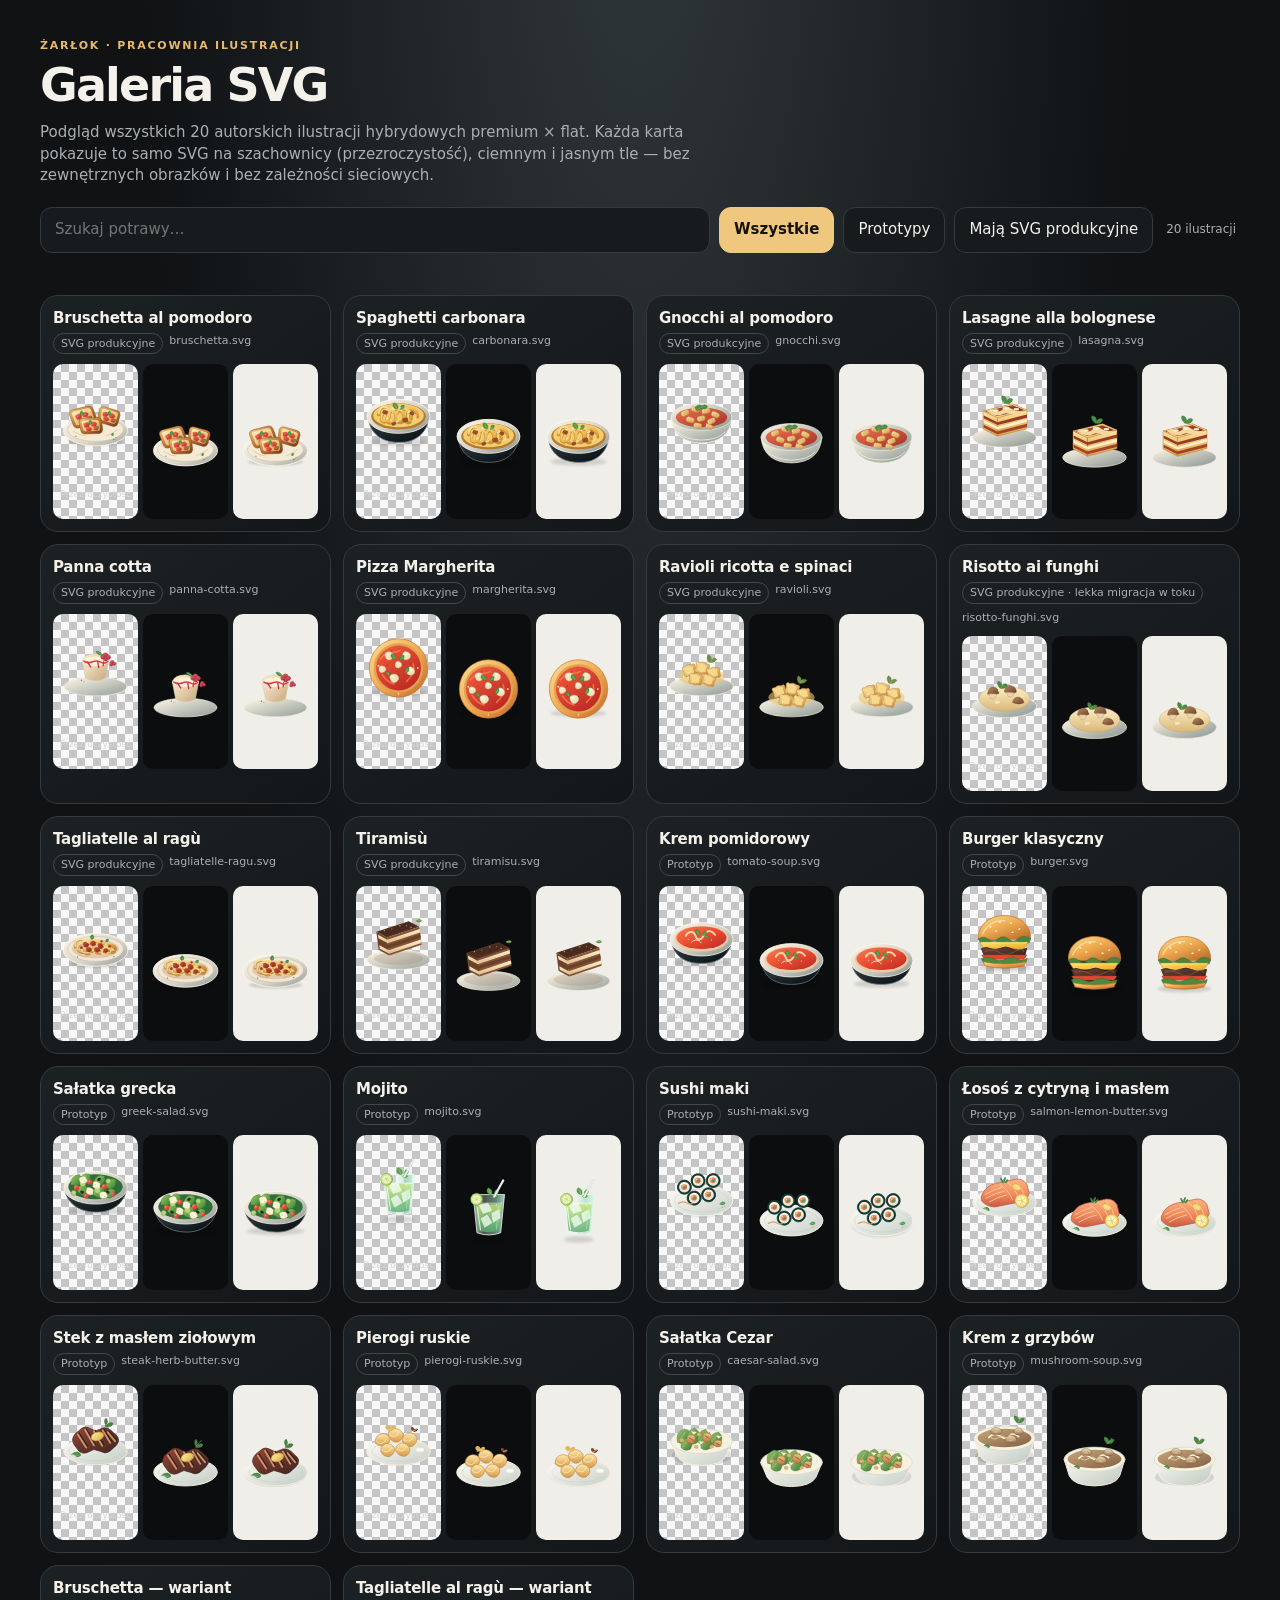
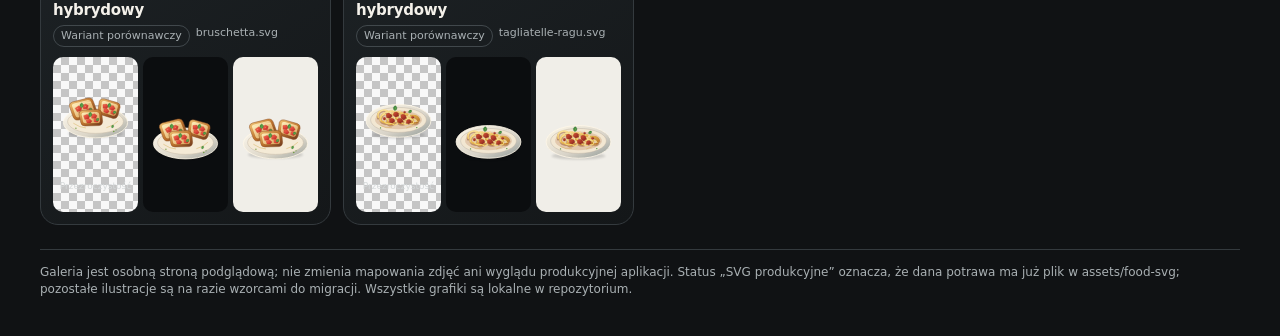
==== svg-gallery.html @ 1449a297 "Add responsive SVG food illustration gallery for Pages" ====
<!doctype html>
<html lang="pl">
<head>
<meta charset="utf-8">
<meta name="viewport" content="width=device-width, initial-scale=1, viewport-fit=cover">
<meta name="color-scheme" content="dark">
<meta name="theme-color" content="#101214">
<title>Żarłok — galeria ilustracji SVG</title>
<style>
:root{color-scheme:dark;--bg:#101214;--panel:#191d20;--line:#343a3e;--text:#f4f1ea;--muted:#a9b0b3;--accent:#e8b96c}
*{box-sizing:border-box}
body{margin:0;background:radial-gradient(ellipse at 50% -10%,#30383b 0,var(--bg) 55%);color:var(--text);font:15px/1.45 -apple-system,BlinkMacSystemFont,"SF Pro Text",system-ui,sans-serif;padding:clamp(14px,3vw,30px)}
main{max-width:1200px;margin:auto}
header{padding:8px 0 22px}
.kicker{font-size:11px;letter-spacing:.16em;text-transform:uppercase;color:var(--accent);font-weight:800}
h1{font-size:clamp(28px,6vw,46px);line-height:1.04;letter-spacing:-.04em;margin:8px 0 12px}
p{color:var(--muted);max-width:70ch;margin:0}
.toolbar{display:flex;gap:9px;flex-wrap:wrap;margin:20px 0}
input,button{font:inherit;border:1px solid var(--line);border-radius:12px;background:#171b1e;color:var(--text);padding:11px 14px}
input{flex:1;min-width:190px}
button{cursor:pointer}
button[aria-pressed=true]{background:#f0c77e;color:#17130b;border-color:#f0c77e;font-weight:750}
#count{font-size:12px;color:var(--muted);align-self:center;padding:0 4px}
.grid{display:grid;grid-template-columns:repeat(2,minmax(0,1fr));gap:12px}
.card{min-width:0;overflow:hidden;border:1px solid var(--line);border-radius:18px;background:linear-gradient(145deg,#1c2124,#141719);padding:12px}
.card h2{font-size:15px;margin:0 0 3px;letter-spacing:-.015em}
.meta{font-size:11px;color:var(--muted);display:flex;gap:6px;flex-wrap:wrap}
.tag{border:1px solid #41484c;border-radius:99px;padding:2px 7px}
.preview{margin-top:10px;display:grid;grid-template-columns:repeat(3,minmax(0,1fr));gap:5px}
.swatch{height:clamp(92px,22vw,155px);display:grid;place-items:center;border-radius:10px;overflow:hidden;padding:4px}
.swatch img{width:100%;height:100%;object-fit:contain;display:block}
.swatch.checker{background-color:#eee;background-image:conic-gradient(#c5c5c5 25%,#f8f8f8 0 50%,#c5c5c5 0 75%,#f8f8f8 0);background-size:16px 16px}
.swatch.dark{background:#0b0d0f}
.swatch.light{background:#f0eee8}
.swatch small{font-size:9px;color:#697074;text-align:center}
.swatch.checker small,.swatch.dark small{color:#d4d8d9}
footer{margin:24px 0 8px;border-top:1px solid var(--line);padding-top:14px;color:var(--muted);font-size:12px}
@media(min-width:720px){.grid{grid-template-columns:repeat(3,minmax(0,1fr))}}
@media(min-width:1040px){.grid{grid-template-columns:repeat(4,minmax(0,1fr))}}
@media(prefers-reduced-motion:no-preference){.card{transition:transform .18s ease,border-color .18s ease}.card:hover{transform:translateY(-2px);border-color:#6d6250}}
</style>
</head>
<body>
<main>
<header>
<div class="kicker">Żarłok · pracownia ilustracji</div>
<h1>Galeria SVG</h1>
<p>Podgląd wszystkich 20 autorskich ilustracji hybrydowych premium × flat. Każda karta pokazuje to samo SVG na szachownicy (przezroczystość), ciemnym i jasnym tle — bez zewnętrznych obrazków i bez zależności sieciowych.</p>
<div class="toolbar" role="search">
<input id="search" type="search" placeholder="Szukaj potrawy…" aria-label="Szukaj potrawy">
<button type="button" data-filter="all" aria-pressed="true">Wszystkie</button>
<button type="button" data-filter="prototype" aria-pressed="false">Prototypy</button>
<button type="button" data-filter="production" aria-pressed="false">Mają SVG produkcyjne</button>
<span id="count" aria-live="polite">20 ilustracji</span>
</div>
</header>
<section class="grid" id="gallery" aria-label="Ilustracje SVG">
<article class="card" data-kind="production" data-name="bruschetta al pomodoro">
<h2>Bruschetta al pomodoro</h2><div class="meta"><span class="tag">SVG produkcyjne</span><span>bruschetta.svg</span></div>
<div class="preview"><div class="swatch checker"><img src="design/svg-hybrid/bruschetta.svg" alt="Bruschetta na szachownicy" loading="lazy"><small>Przezroczystość</small></div><div class="swatch dark"><img src="design/svg-hybrid/bruschetta.svg" alt="Bruschetta na ciemnym tle" loading="lazy"></div><div class="swatch light"><img src="design/svg-hybrid/bruschetta.svg" alt="Bruschetta na jasnym tle" loading="lazy"></div></div></article>
<article class="card" data-kind="production" data-name="spaghetti carbonara">
<h2>Spaghetti carbonara</h2><div class="meta"><span class="tag">SVG produkcyjne</span><span>carbonara.svg</span></div>
<div class="preview"><div class="swatch checker"><img src="design/svg-hybrid/carbonara.svg" alt="Carbonara na szachownicy" loading="lazy"><small>Przezroczystość</small></div><div class="swatch dark"><img src="design/svg-hybrid/carbonara.svg" alt="Carbonara na ciemnym tle" loading="lazy"></div><div class="swatch light"><img src="design/svg-hybrid/carbonara.svg" alt="Carbonara na jasnym tle" loading="lazy"></div></div></article>
<article class="card" data-kind="production" data-name="gnocchi al pomodoro">
<h2>Gnocchi al pomodoro</h2><div class="meta"><span class="tag">SVG produkcyjne</span><span>gnocchi.svg</span></div>
<div class="preview"><div class="swatch checker"><img src="design/svg-hybrid/gnocchi.svg" alt="Gnocchi na szachownicy" loading="lazy"><small>Przezroczystość</small></div><div class="swatch dark"><img src="design/svg-hybrid/gnocchi.svg" alt="Gnocchi na ciemnym tle" loading="lazy"></div><div class="swatch light"><img src="design/svg-hybrid/gnocchi.svg" alt="Gnocchi na jasnym tle" loading="lazy"></div></div></article>
<article class="card" data-kind="production" data-name="lasagne alla bolognese">
<h2>Lasagne alla bolognese</h2><div class="meta"><span class="tag">SVG produkcyjne</span><span>lasagna.svg</span></div>
<div class="preview"><div class="swatch checker"><img src="design/svg-hybrid/lasagna.svg" alt="Lasagne na szachownicy" loading="lazy"><small>Przezroczystość</small></div><div class="swatch dark"><img src="design/svg-hybrid/lasagna.svg" alt="Lasagne na ciemnym tle" loading="lazy"></div><div class="swatch light"><img src="design/svg-hybrid/lasagna.svg" alt="Lasagne na jasnym tle" loading="lazy"></div></div></article>
<article class="card" data-kind="production" data-name="panna cotta">
<h2>Panna cotta</h2><div class="meta"><span class="tag">SVG produkcyjne</span><span>panna-cotta.svg</span></div>
<div class="preview"><div class="swatch checker"><img src="design/svg-hybrid/panna-cotta.svg" alt="Panna cotta na szachownicy" loading="lazy"><small>Przezroczystość</small></div><div class="swatch dark"><img src="design/svg-hybrid/panna-cotta.svg" alt="Panna cotta na ciemnym tle" loading="lazy"></div><div class="swatch light"><img src="design/svg-hybrid/panna-cotta.svg" alt="Panna cotta na jasnym tle" loading="lazy"></div></div></article>
<article class="card" data-kind="production" data-name="pizza margherita">
<h2>Pizza Margherita</h2><div class="meta"><span class="tag">SVG produkcyjne</span><span>margherita.svg</span></div>
<div class="preview"><div class="swatch checker"><img src="design/svg-hybrid/margherita.svg" alt="Pizza Margherita na szachownicy" loading="lazy"><small>Przezroczystość</small></div><div class="swatch dark"><img src="design/svg-hybrid/margherita.svg" alt="Pizza Margherita na ciemnym tle" loading="lazy"></div><div class="swatch light"><img src="design/svg-hybrid/margherita.svg" alt="Pizza Margherita na jasnym tle" loading="lazy"></div></div></article>
<article class="card" data-kind="production" data-name="ravioli ricotta e spinaci">
<h2>Ravioli ricotta e spinaci</h2><div class="meta"><span class="tag">SVG produkcyjne</span><span>ravioli.svg</span></div>
<div class="preview"><div class="swatch checker"><img src="design/svg-hybrid/ravioli.svg" alt="Ravioli na szachownicy" loading="lazy"><small>Przezroczystość</small></div><div class="swatch dark"><img src="design/svg-hybrid/ravioli.svg" alt="Ravioli na ciemnym tle" loading="lazy"></div><div class="swatch light"><img src="design/svg-hybrid/ravioli.svg" alt="Ravioli na jasnym tle" loading="lazy"></div></div></article>
<article class="card" data-kind="production" data-name="risotto ai funghi">
<h2>Risotto ai funghi</h2><div class="meta"><span class="tag">SVG produkcyjne · lekka migracja w toku</span><span>risotto-funghi.svg</span></div>
<div class="preview"><div class="swatch checker"><img src="design/svg-hybrid/risotto-funghi.svg" alt="Risotto na szachownicy" loading="lazy"><small>Przezroczystość</small></div><div class="swatch dark"><img src="design/svg-hybrid/risotto-funghi.svg" alt="Risotto na ciemnym tle" loading="lazy"></div><div class="swatch light"><img src="design/svg-hybrid/risotto-funghi.svg" alt="Risotto na jasnym tle" loading="lazy"></div></div></article>
<article class="card" data-kind="production" data-name="tagliatelle al ragu">
<h2>Tagliatelle al ragù</h2><div class="meta"><span class="tag">SVG produkcyjne</span><span>tagliatelle-ragu.svg</span></div>
<div class="preview"><div class="swatch checker"><img src="design/svg-hybrid/tagliatelle-ragu.svg" alt="Tagliatelle na szachownicy" loading="lazy"><small>Przezroczystość</small></div><div class="swatch dark"><img src="design/svg-hybrid/tagliatelle-ragu.svg" alt="Tagliatelle na ciemnym tle" loading="lazy"></div><div class="swatch light"><img src="design/svg-hybrid/tagliatelle-ragu.svg" alt="Tagliatelle na jasnym tle" loading="lazy"></div></div></article>
<article class="card" data-kind="production" data-name="tiramisu">
<h2>Tiramisù</h2><div class="meta"><span class="tag">SVG produkcyjne</span><span>tiramisu.svg</span></div>
<div class="preview"><div class="swatch checker"><img src="design/svg-hybrid/tiramisu.svg" alt="Tiramisù na szachownicy" loading="lazy"><small>Przezroczystość</small></div><div class="swatch dark"><img src="design/svg-hybrid/tiramisu.svg" alt="Tiramisù na ciemnym tle" loading="lazy"></div><div class="swatch light"><img src="design/svg-hybrid/tiramisu.svg" alt="Tiramisù na jasnym tle" loading="lazy"></div></div></article>
<article class="card" data-kind="prototype" data-name="krem pomidorowy">
<h2>Krem pomidorowy</h2><div class="meta"><span class="tag">Prototyp</span><span>tomato-soup.svg</span></div>
<div class="preview"><div class="swatch checker"><img src="design/svg-hybrid/tomato-soup.svg" alt="Krem pomidorowy na szachownicy" loading="lazy"><small>Przezroczystość</small></div><div class="swatch dark"><img src="design/svg-hybrid/tomato-soup.svg" alt="Krem pomidorowy na ciemnym tle" loading="lazy"></div><div class="swatch light"><img src="design/svg-hybrid/tomato-soup.svg" alt="Krem pomidorowy na jasnym tle" loading="lazy"></div></div></article>
<article class="card" data-kind="prototype" data-name="burger klasyczny">
<h2>Burger klasyczny</h2><div class="meta"><span class="tag">Prototyp</span><span>burger.svg</span></div>
<div class="preview"><div class="swatch checker"><img src="design/svg-hybrid/burger.svg" alt="Burger na szachownicy" loading="lazy"><small>Przezroczystość</small></div><div class="swatch dark"><img src="design/svg-hybrid/burger.svg" alt="Burger na ciemnym tle" loading="lazy"></div><div class="swatch light"><img src="design/svg-hybrid/burger.svg" alt="Burger na jasnym tle" loading="lazy"></div></div></article>
<article class="card" data-kind="prototype" data-name="salatka grecka">
<h2>Sałatka grecka</h2><div class="meta"><span class="tag">Prototyp</span><span>greek-salad.svg</span></div>
<div class="preview"><div class="swatch checker"><img src="design/svg-hybrid/greek-salad.svg" alt="Sałatka grecka na szachownicy" loading="lazy"><small>Przezroczystość</small></div><div class="swatch dark"><img src="design/svg-hybrid/greek-salad.svg" alt="Sałatka grecka na ciemnym tle" loading="lazy"></div><div class="swatch light"><img src="design/svg-hybrid/greek-salad.svg" alt="Sałatka grecka na jasnym tle" loading="lazy"></div></div></article>
<article class="card" data-kind="prototype" data-name="mojito">
<h2>Mojito</h2><div class="meta"><span class="tag">Prototyp</span><span>mojito.svg</span></div>
<div class="preview"><div class="swatch checker"><img src="design/svg-hybrid/mojito.svg" alt="Mojito na szachownicy" loading="lazy"><small>Przezroczystość</small></div><div class="swatch dark"><img src="design/svg-hybrid/mojito.svg" alt="Mojito na ciemnym tle" loading="lazy"></div><div class="swatch light"><img src="design/svg-hybrid/mojito.svg" alt="Mojito na jasnym tle" loading="lazy"></div></div></article>
<article class="card" data-kind="prototype" data-name="sushi maki">
<h2>Sushi maki</h2><div class="meta"><span class="tag">Prototyp</span><span>sushi-maki.svg</span></div>
<div class="preview"><div class="swatch checker"><img src="design/svg-hybrid/sushi-maki.svg" alt="Sushi maki na szachownicy" loading="lazy"><small>Przezroczystość</small></div><div class="swatch dark"><img src="design/svg-hybrid/sushi-maki.svg" alt="Sushi maki na ciemnym tle" loading="lazy"></div><div class="swatch light"><img src="design/svg-hybrid/sushi-maki.svg" alt="Sushi maki na jasnym tle" loading="lazy"></div></div></article>
<article class="card" data-kind="prototype" data-name="losos cytryna maslo">
<h2>Łosoś z cytryną i masłem</h2><div class="meta"><span class="tag">Prototyp</span><span>salmon-lemon-butter.svg</span></div>
<div class="preview"><div class="swatch checker"><img src="design/svg-hybrid/salmon-lemon-butter.svg" alt="Łosoś na szachownicy" loading="lazy"><small>Przezroczystość</small></div><div class="swatch dark"><img src="design/svg-hybrid/salmon-lemon-butter.svg" alt="Łosoś na ciemnym tle" loading="lazy"></div><div class="swatch light"><img src="design/svg-hybrid/salmon-lemon-butter.svg" alt="Łosoś na jasnym tle" loading="lazy"></div></div></article>
<article class="card" data-kind="prototype" data-name="stek maslo ziolowe">
<h2>Stek z masłem ziołowym</h2><div class="meta"><span class="tag">Prototyp</span><span>steak-herb-butter.svg</span></div>
<div class="preview"><div class="swatch checker"><img src="design/svg-hybrid/steak-herb-butter.svg" alt="Stek na szachownicy" loading="lazy"><small>Przezroczystość</small></div><div class="swatch dark"><img src="design/svg-hybrid/steak-herb-butter.svg" alt="Stek na ciemnym tle" loading="lazy"></div><div class="swatch light"><img src="design/svg-hybrid/steak-herb-butter.svg" alt="Stek na jasnym tle" loading="lazy"></div></div></article>
<article class="card" data-kind="prototype" data-name="pierogi ruskie">
<h2>Pierogi ruskie</h2><div class="meta"><span class="tag">Prototyp</span><span>pierogi-ruskie.svg</span></div>
<div class="preview"><div class="swatch checker"><img src="design/svg-hybrid/pierogi-ruskie.svg" alt="Pierogi ruskie na szachownicy" loading="lazy"><small>Przezroczystość</small></div><div class="swatch dark"><img src="design/svg-hybrid/pierogi-ruskie.svg" alt="Pierogi ruskie na ciemnym tle" loading="lazy"></div><div class="swatch light"><img src="design/svg-hybrid/pierogi-ruskie.svg" alt="Pierogi ruskie na jasnym tle" loading="lazy"></div></div></article>
<article class="card" data-kind="prototype" data-name="salatka cezar">
<h2>Sałatka Cezar</h2><div class="meta"><span class="tag">Prototyp</span><span>caesar-salad.svg</span></div>
<div class="preview"><div class="swatch checker"><img src="design/svg-hybrid/caesar-salad.svg" alt="Sałatka Cezar na szachownicy" loading="lazy"><small>Przezroczystość</small></div><div class="swatch dark"><img src="design/svg-hybrid/caesar-salad.svg" alt="Sałatka Cezar na ciemnym tle" loading="lazy"></div><div class="swatch light"><img src="design/svg-hybrid/caesar-salad.svg" alt="Sałatka Cezar na jasnym tle" loading="lazy"></div></div></article>
<article class="card" data-kind="prototype" data-name="krem z grzybow">
<h2>Krem z grzybów</h2><div class="meta"><span class="tag">Prototyp</span><span>mushroom-soup.svg</span></div>
<div class="preview"><div class="swatch checker"><img src="design/svg-hybrid/mushroom-soup.svg" alt="Krem z grzybów na szachownicy" loading="lazy"><small>Przezroczystość</small></div><div class="swatch dark"><img src="design/svg-hybrid/mushroom-soup.svg" alt="Krem z grzybów na ciemnym tle" loading="lazy"></div><div class="swatch light"><img src="design/svg-hybrid/mushroom-soup.svg" alt="Krem z grzybów na jasnym tle" loading="lazy"></div></div></article>
<article class="card" data-kind="prototype" data-name="bruschetta">
<h2>Bruschetta — wariant hybrydowy</h2><div class="meta"><span class="tag">Wariant porównawczy</span><span>bruschetta.svg</span></div>
<div class="preview"><div class="swatch checker"><img src="design/svg-hybrid/bruschetta.svg" alt="Bruschetta hybrydowa na szachownicy" loading="lazy"><small>Przezroczystość</small></div><div class="swatch dark"><img src="design/svg-hybrid/bruschetta.svg" alt="Bruschetta hybrydowa na ciemnym tle" loading="lazy"></div><div class="swatch light"><img src="design/svg-hybrid/bruschetta.svg" alt="Bruschetta hybrydowa na jasnym tle" loading="lazy"></div></div></article>
<article class="card" data-kind="prototype" data-name="tagliatelle ragu">
<h2>Tagliatelle al ragù — wariant hybrydowy</h2><div class="meta"><span class="tag">Wariant porównawczy</span><span>tagliatelle-ragu.svg</span></div>
<div class="preview"><div class="swatch checker"><img src="design/svg-hybrid/tagliatelle-ragu.svg" alt="Tagliatelle hybrydowe na szachownicy" loading="lazy"><small>Przezroczystość</small></div><div class="swatch dark"><img src="design/svg-hybrid/tagliatelle-ragu.svg" alt="Tagliatelle hybrydowe na ciemnym tle" loading="lazy"></div><div class="swatch light"><img src="design/svg-hybrid/tagliatelle-ragu.svg" alt="Tagliatelle hybrydowe na jasnym tle" loading="lazy"></div></div></article>
</section>
<footer>Galeria jest osobną stroną podglądową; nie zmienia mapowania zdjęć ani wyglądu produkcyjnej aplikacji. Status „SVG produkcyjne” oznacza, że dana potrawa ma już plik w assets/food-svg; pozostałe ilustracje są na razie wzorcami do migracji. Wszystkie grafiki są lokalne w repozytorium.</footer>
</main>
<script>
const cards=[...document.querySelectorAll('.card')];
const search=document.querySelector('#search');
const count=document.querySelector('#count');
let filter='all';
function update(){let visible=0;for(const card of cards){const matches=card.dataset.name.includes(search.value.trim().toLocaleLowerCase('pl'));const kind=filter==='all'||(filter==='production'?card.dataset.kind==='production':card.dataset.kind==='prototype');card.hidden=!(matches&&kind);if(!card.hidden)visible++;}count.textContent=visible+' ilustracji';}
search.addEventListener('input',update);
for(const button of document.querySelectorAll('[data-filter]'))button.addEventListener('click',()=>{filter=button.dataset.filter;for(const other of document.querySelectorAll('[data-filter]'))other.setAttribute('aria-pressed',String(other===button));update();});
</script>
</body>
</html>
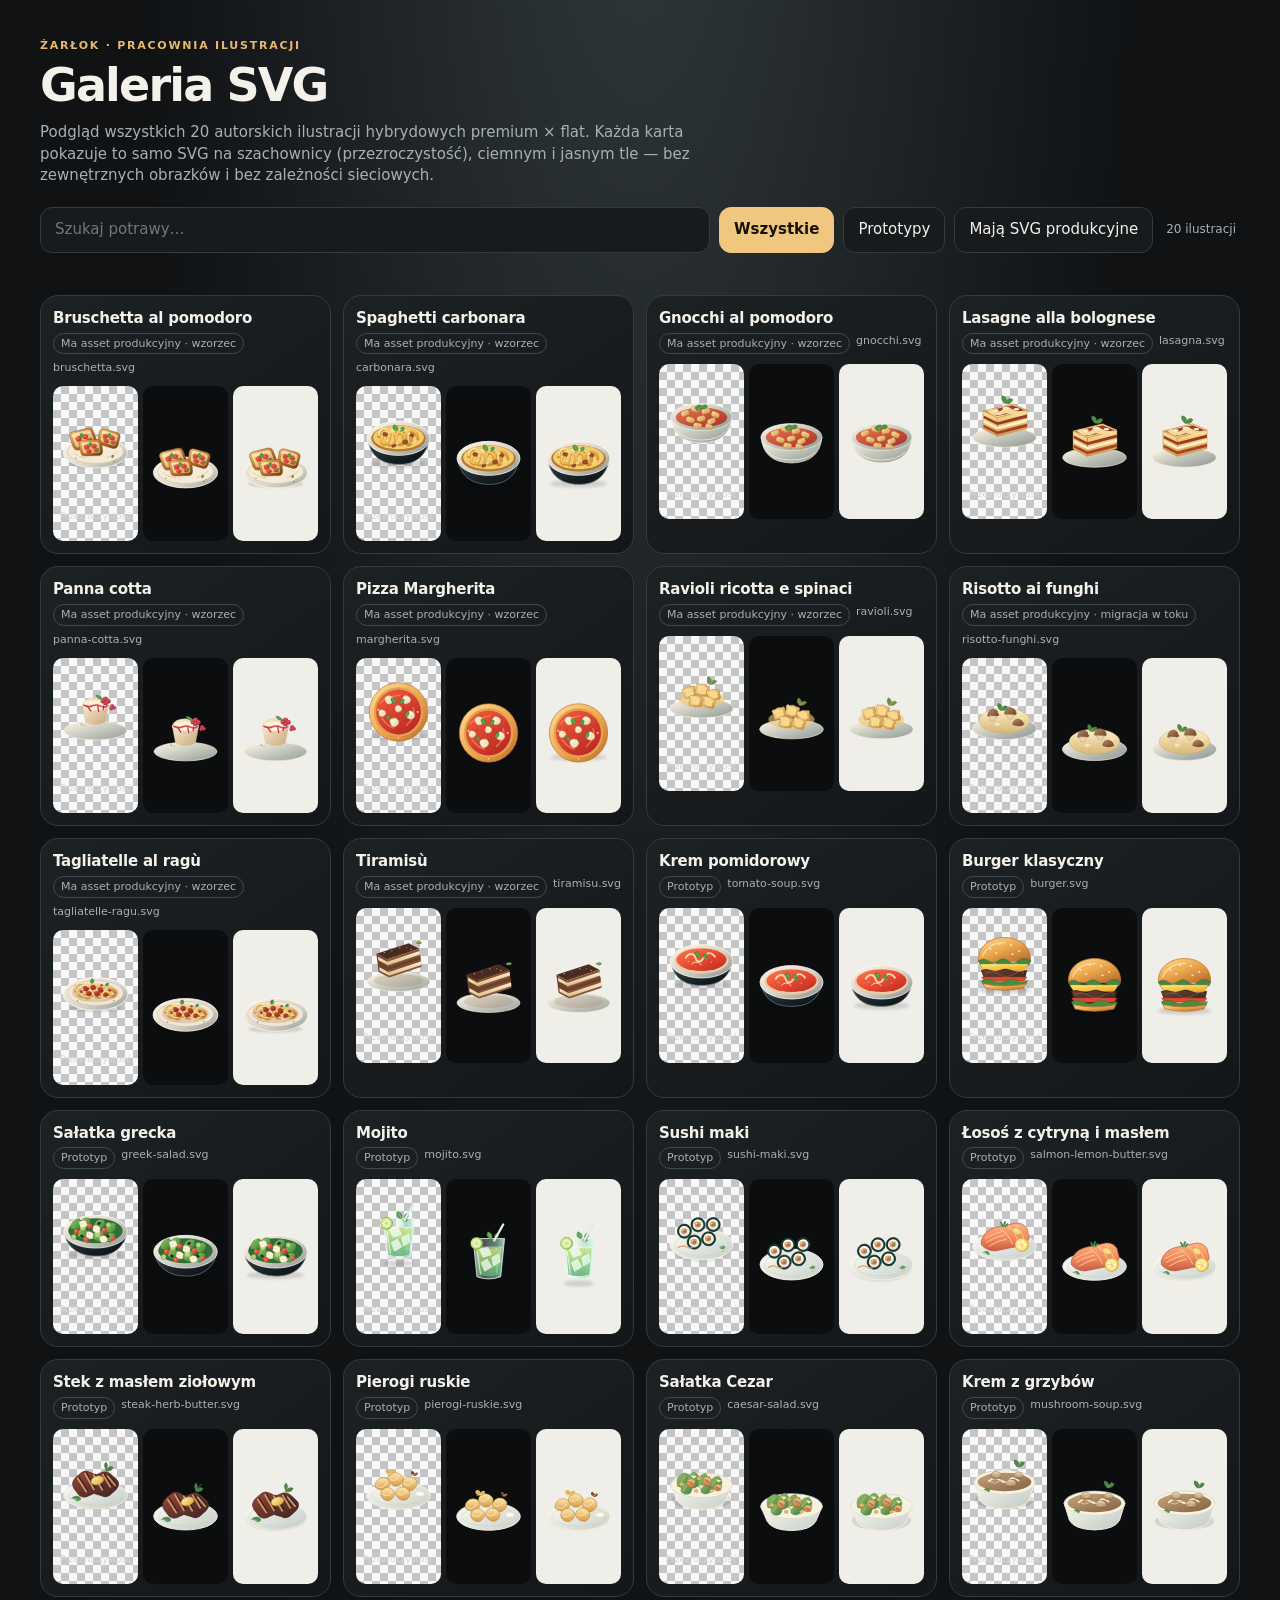
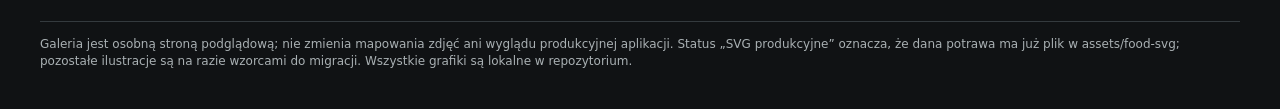
==== commit 7f8b7e5e: "Polish SVG gallery labels and remove duplicate variant cards" ====
--- a/svg-gallery.html
+++ b/svg-gallery.html
@@ -56,34 +56,34 @@
 </header>
 <section class="grid" id="gallery" aria-label="Ilustracje SVG">
 <article class="card" data-kind="production" data-name="bruschetta al pomodoro">
-<h2>Bruschetta al pomodoro</h2><div class="meta"><span class="tag">SVG produkcyjne</span><span>bruschetta.svg</span></div>
+<h2>Bruschetta al pomodoro</h2><div class="meta"><span class="tag">Ma asset produkcyjny · wzorzec</span><span>bruschetta.svg</span></div>
 <div class="preview"><div class="swatch checker"><img src="design/svg-hybrid/bruschetta.svg" alt="Bruschetta na szachownicy" loading="lazy"><small>Przezroczystość</small></div><div class="swatch dark"><img src="design/svg-hybrid/bruschetta.svg" alt="Bruschetta na ciemnym tle" loading="lazy"></div><div class="swatch light"><img src="design/svg-hybrid/bruschetta.svg" alt="Bruschetta na jasnym tle" loading="lazy"></div></div></article>
 <article class="card" data-kind="production" data-name="spaghetti carbonara">
-<h2>Spaghetti carbonara</h2><div class="meta"><span class="tag">SVG produkcyjne</span><span>carbonara.svg</span></div>
+<h2>Spaghetti carbonara</h2><div class="meta"><span class="tag">Ma asset produkcyjny · wzorzec</span><span>carbonara.svg</span></div>
 <div class="preview"><div class="swatch checker"><img src="design/svg-hybrid/carbonara.svg" alt="Carbonara na szachownicy" loading="lazy"><small>Przezroczystość</small></div><div class="swatch dark"><img src="design/svg-hybrid/carbonara.svg" alt="Carbonara na ciemnym tle" loading="lazy"></div><div class="swatch light"><img src="design/svg-hybrid/carbonara.svg" alt="Carbonara na jasnym tle" loading="lazy"></div></div></article>
 <article class="card" data-kind="production" data-name="gnocchi al pomodoro">
-<h2>Gnocchi al pomodoro</h2><div class="meta"><span class="tag">SVG produkcyjne</span><span>gnocchi.svg</span></div>
+<h2>Gnocchi al pomodoro</h2><div class="meta"><span class="tag">Ma asset produkcyjny · wzorzec</span><span>gnocchi.svg</span></div>
 <div class="preview"><div class="swatch checker"><img src="design/svg-hybrid/gnocchi.svg" alt="Gnocchi na szachownicy" loading="lazy"><small>Przezroczystość</small></div><div class="swatch dark"><img src="design/svg-hybrid/gnocchi.svg" alt="Gnocchi na ciemnym tle" loading="lazy"></div><div class="swatch light"><img src="design/svg-hybrid/gnocchi.svg" alt="Gnocchi na jasnym tle" loading="lazy"></div></div></article>
 <article class="card" data-kind="production" data-name="lasagne alla bolognese">
-<h2>Lasagne alla bolognese</h2><div class="meta"><span class="tag">SVG produkcyjne</span><span>lasagna.svg</span></div>
+<h2>Lasagne alla bolognese</h2><div class="meta"><span class="tag">Ma asset produkcyjny · wzorzec</span><span>lasagna.svg</span></div>
 <div class="preview"><div class="swatch checker"><img src="design/svg-hybrid/lasagna.svg" alt="Lasagne na szachownicy" loading="lazy"><small>Przezroczystość</small></div><div class="swatch dark"><img src="design/svg-hybrid/lasagna.svg" alt="Lasagne na ciemnym tle" loading="lazy"></div><div class="swatch light"><img src="design/svg-hybrid/lasagna.svg" alt="Lasagne na jasnym tle" loading="lazy"></div></div></article>
 <article class="card" data-kind="production" data-name="panna cotta">
-<h2>Panna cotta</h2><div class="meta"><span class="tag">SVG produkcyjne</span><span>panna-cotta.svg</span></div>
+<h2>Panna cotta</h2><div class="meta"><span class="tag">Ma asset produkcyjny · wzorzec</span><span>panna-cotta.svg</span></div>
 <div class="preview"><div class="swatch checker"><img src="design/svg-hybrid/panna-cotta.svg" alt="Panna cotta na szachownicy" loading="lazy"><small>Przezroczystość</small></div><div class="swatch dark"><img src="design/svg-hybrid/panna-cotta.svg" alt="Panna cotta na ciemnym tle" loading="lazy"></div><div class="swatch light"><img src="design/svg-hybrid/panna-cotta.svg" alt="Panna cotta na jasnym tle" loading="lazy"></div></div></article>
 <article class="card" data-kind="production" data-name="pizza margherita">
-<h2>Pizza Margherita</h2><div class="meta"><span class="tag">SVG produkcyjne</span><span>margherita.svg</span></div>
+<h2>Pizza Margherita</h2><div class="meta"><span class="tag">Ma asset produkcyjny · wzorzec</span><span>margherita.svg</span></div>
 <div class="preview"><div class="swatch checker"><img src="design/svg-hybrid/margherita.svg" alt="Pizza Margherita na szachownicy" loading="lazy"><small>Przezroczystość</small></div><div class="swatch dark"><img src="design/svg-hybrid/margherita.svg" alt="Pizza Margherita na ciemnym tle" loading="lazy"></div><div class="swatch light"><img src="design/svg-hybrid/margherita.svg" alt="Pizza Margherita na jasnym tle" loading="lazy"></div></div></article>
 <article class="card" data-kind="production" data-name="ravioli ricotta e spinaci">
-<h2>Ravioli ricotta e spinaci</h2><div class="meta"><span class="tag">SVG produkcyjne</span><span>ravioli.svg</span></div>
+<h2>Ravioli ricotta e spinaci</h2><div class="meta"><span class="tag">Ma asset produkcyjny · wzorzec</span><span>ravioli.svg</span></div>
 <div class="preview"><div class="swatch checker"><img src="design/svg-hybrid/ravioli.svg" alt="Ravioli na szachownicy" loading="lazy"><small>Przezroczystość</small></div><div class="swatch dark"><img src="design/svg-hybrid/ravioli.svg" alt="Ravioli na ciemnym tle" loading="lazy"></div><div class="swatch light"><img src="design/svg-hybrid/ravioli.svg" alt="Ravioli na jasnym tle" loading="lazy"></div></div></article>
 <article class="card" data-kind="production" data-name="risotto ai funghi">
-<h2>Risotto ai funghi</h2><div class="meta"><span class="tag">SVG produkcyjne · lekka migracja w toku</span><span>risotto-funghi.svg</span></div>
+<h2>Risotto ai funghi</h2><div class="meta"><span class="tag">Ma asset produkcyjny · migracja w toku</span><span>risotto-funghi.svg</span></div>
 <div class="preview"><div class="swatch checker"><img src="design/svg-hybrid/risotto-funghi.svg" alt="Risotto na szachownicy" loading="lazy"><small>Przezroczystość</small></div><div class="swatch dark"><img src="design/svg-hybrid/risotto-funghi.svg" alt="Risotto na ciemnym tle" loading="lazy"></div><div class="swatch light"><img src="design/svg-hybrid/risotto-funghi.svg" alt="Risotto na jasnym tle" loading="lazy"></div></div></article>
 <article class="card" data-kind="production" data-name="tagliatelle al ragu">
-<h2>Tagliatelle al ragù</h2><div class="meta"><span class="tag">SVG produkcyjne</span><span>tagliatelle-ragu.svg</span></div>
+<h2>Tagliatelle al ragù</h2><div class="meta"><span class="tag">Ma asset produkcyjny · wzorzec</span><span>tagliatelle-ragu.svg</span></div>
 <div class="preview"><div class="swatch checker"><img src="design/svg-hybrid/tagliatelle-ragu.svg" alt="Tagliatelle na szachownicy" loading="lazy"><small>Przezroczystość</small></div><div class="swatch dark"><img src="design/svg-hybrid/tagliatelle-ragu.svg" alt="Tagliatelle na ciemnym tle" loading="lazy"></div><div class="swatch light"><img src="design/svg-hybrid/tagliatelle-ragu.svg" alt="Tagliatelle na jasnym tle" loading="lazy"></div></div></article>
 <article class="card" data-kind="production" data-name="tiramisu">
-<h2>Tiramisù</h2><div class="meta"><span class="tag">SVG produkcyjne</span><span>tiramisu.svg</span></div>
+<h2>Tiramisù</h2><div class="meta"><span class="tag">Ma asset produkcyjny · wzorzec</span><span>tiramisu.svg</span></div>
 <div class="preview"><div class="swatch checker"><img src="design/svg-hybrid/tiramisu.svg" alt="Tiramisù na szachownicy" loading="lazy"><small>Przezroczystość</small></div><div class="swatch dark"><img src="design/svg-hybrid/tiramisu.svg" alt="Tiramisù na ciemnym tle" loading="lazy"></div><div class="swatch light"><img src="design/svg-hybrid/tiramisu.svg" alt="Tiramisù na jasnym tle" loading="lazy"></div></div></article>
 <article class="card" data-kind="prototype" data-name="krem pomidorowy">
 <h2>Krem pomidorowy</h2><div class="meta"><span class="tag">Prototyp</span><span>tomato-soup.svg</span></div>
@@ -115,12 +115,8 @@
 <article class="card" data-kind="prototype" data-name="krem z grzybow">
 <h2>Krem z grzybów</h2><div class="meta"><span class="tag">Prototyp</span><span>mushroom-soup.svg</span></div>
 <div class="preview"><div class="swatch checker"><img src="design/svg-hybrid/mushroom-soup.svg" alt="Krem z grzybów na szachownicy" loading="lazy"><small>Przezroczystość</small></div><div class="swatch dark"><img src="design/svg-hybrid/mushroom-soup.svg" alt="Krem z grzybów na ciemnym tle" loading="lazy"></div><div class="swatch light"><img src="design/svg-hybrid/mushroom-soup.svg" alt="Krem z grzybów na jasnym tle" loading="lazy"></div></div></article>
-<article class="card" data-kind="prototype" data-name="bruschetta">
-<h2>Bruschetta — wariant hybrydowy</h2><div class="meta"><span class="tag">Wariant porównawczy</span><span>bruschetta.svg</span></div>
-<div class="preview"><div class="swatch checker"><img src="design/svg-hybrid/bruschetta.svg" alt="Bruschetta hybrydowa na szachownicy" loading="lazy"><small>Przezroczystość</small></div><div class="swatch dark"><img src="design/svg-hybrid/bruschetta.svg" alt="Bruschetta hybrydowa na ciemnym tle" loading="lazy"></div><div class="swatch light"><img src="design/svg-hybrid/bruschetta.svg" alt="Bruschetta hybrydowa na jasnym tle" loading="lazy"></div></div></article>
-<article class="card" data-kind="prototype" data-name="tagliatelle ragu">
-<h2>Tagliatelle al ragù — wariant hybrydowy</h2><div class="meta"><span class="tag">Wariant porównawczy</span><span>tagliatelle-ragu.svg</span></div>
-<div class="preview"><div class="swatch checker"><img src="design/svg-hybrid/tagliatelle-ragu.svg" alt="Tagliatelle hybrydowe na szachownicy" loading="lazy"><small>Przezroczystość</small></div><div class="swatch dark"><img src="design/svg-hybrid/tagliatelle-ragu.svg" alt="Tagliatelle hybrydowe na ciemnym tle" loading="lazy"></div><div class="swatch light"><img src="design/svg-hybrid/tagliatelle-ragu.svg" alt="Tagliatelle hybrydowe na jasnym tle" loading="lazy"></div></div></article>
+
+
 </section>
 <footer>Galeria jest osobną stroną podglądową; nie zmienia mapowania zdjęć ani wyglądu produkcyjnej aplikacji. Status „SVG produkcyjne” oznacza, że dana potrawa ma już plik w assets/food-svg; pozostałe ilustracje są na razie wzorcami do migracji. Wszystkie grafiki są lokalne w repozytorium.</footer>
 </main>
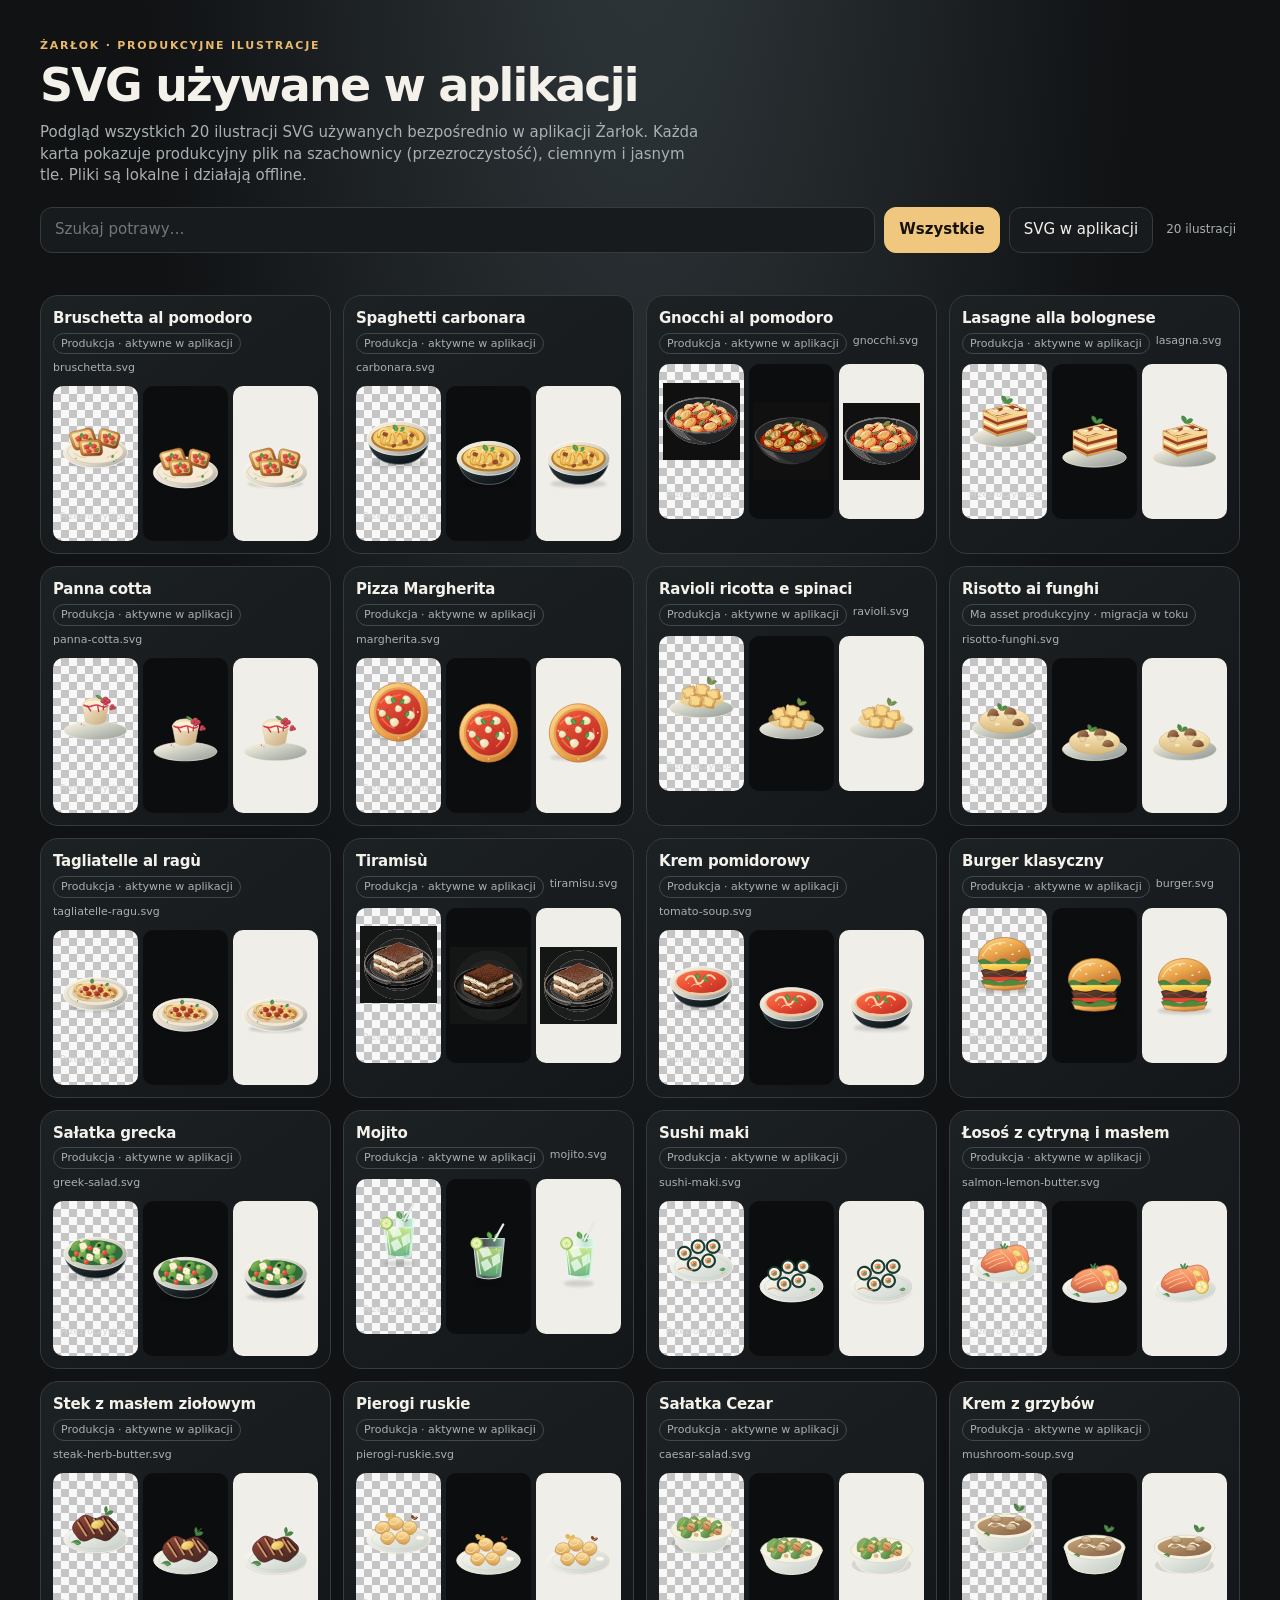
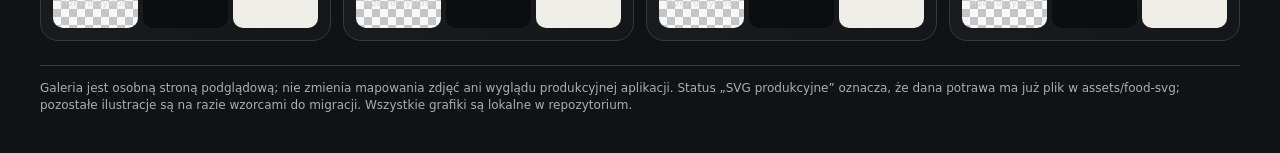
==== commit f13a45d1: "Show the actual production SVG assets in the Żarłok gallery" ====
--- a/svg-gallery.html
+++ b/svg-gallery.html
@@ -43,78 +43,78 @@
 <body>
 <main>
 <header>
-<div class="kicker">Żarłok · pracownia ilustracji</div>
-<h1>Galeria SVG</h1>
-<p>Podgląd wszystkich 20 autorskich ilustracji hybrydowych premium × flat. Każda karta pokazuje to samo SVG na szachownicy (przezroczystość), ciemnym i jasnym tle — bez zewnętrznych obrazków i bez zależności sieciowych.</p>
+<div class="kicker">Żarłok · produkcyjne ilustracje</div>
+<h1>SVG używane w aplikacji</h1>
+<p>Podgląd wszystkich 20 ilustracji SVG używanych bezpośrednio w aplikacji Żarłok. Każda karta pokazuje produkcyjny plik na szachownicy (przezroczystość), ciemnym i jasnym tle. Pliki są lokalne i działają offline.</p>
 <div class="toolbar" role="search">
 <input id="search" type="search" placeholder="Szukaj potrawy…" aria-label="Szukaj potrawy">
 <button type="button" data-filter="all" aria-pressed="true">Wszystkie</button>
-<button type="button" data-filter="prototype" aria-pressed="false">Prototypy</button>
-<button type="button" data-filter="production" aria-pressed="false">Mają SVG produkcyjne</button>
+
+<button type="button" data-filter="production" aria-pressed="false">SVG w aplikacji</button>
 <span id="count" aria-live="polite">20 ilustracji</span>
 </div>
 </header>
 <section class="grid" id="gallery" aria-label="Ilustracje SVG">
 <article class="card" data-kind="production" data-name="bruschetta al pomodoro">
-<h2>Bruschetta al pomodoro</h2><div class="meta"><span class="tag">Ma asset produkcyjny · wzorzec</span><span>bruschetta.svg</span></div>
-<div class="preview"><div class="swatch checker"><img src="design/svg-hybrid/bruschetta.svg" alt="Bruschetta na szachownicy" loading="lazy"><small>Przezroczystość</small></div><div class="swatch dark"><img src="design/svg-hybrid/bruschetta.svg" alt="Bruschetta na ciemnym tle" loading="lazy"></div><div class="swatch light"><img src="design/svg-hybrid/bruschetta.svg" alt="Bruschetta na jasnym tle" loading="lazy"></div></div></article>
+<h2>Bruschetta al pomodoro</h2><div class="meta"><span class="tag">Produkcja · aktywne w aplikacji</span><span>bruschetta.svg</span></div>
+<div class="preview"><div class="swatch checker"><img src="assets/food-svg/bruschetta.svg" alt="Bruschetta na szachownicy" loading="lazy"><small>Przezroczystość</small></div><div class="swatch dark"><img src="assets/food-svg/bruschetta.svg" alt="Bruschetta na ciemnym tle" loading="lazy"></div><div class="swatch light"><img src="assets/food-svg/bruschetta.svg" alt="Bruschetta na jasnym tle" loading="lazy"></div></div></article>
 <article class="card" data-kind="production" data-name="spaghetti carbonara">
-<h2>Spaghetti carbonara</h2><div class="meta"><span class="tag">Ma asset produkcyjny · wzorzec</span><span>carbonara.svg</span></div>
-<div class="preview"><div class="swatch checker"><img src="design/svg-hybrid/carbonara.svg" alt="Carbonara na szachownicy" loading="lazy"><small>Przezroczystość</small></div><div class="swatch dark"><img src="design/svg-hybrid/carbonara.svg" alt="Carbonara na ciemnym tle" loading="lazy"></div><div class="swatch light"><img src="design/svg-hybrid/carbonara.svg" alt="Carbonara na jasnym tle" loading="lazy"></div></div></article>
+<h2>Spaghetti carbonara</h2><div class="meta"><span class="tag">Produkcja · aktywne w aplikacji</span><span>carbonara.svg</span></div>
+<div class="preview"><div class="swatch checker"><img src="assets/food-svg/carbonara.svg" alt="Carbonara na szachownicy" loading="lazy"><small>Przezroczystość</small></div><div class="swatch dark"><img src="assets/food-svg/carbonara.svg" alt="Carbonara na ciemnym tle" loading="lazy"></div><div class="swatch light"><img src="assets/food-svg/carbonara.svg" alt="Carbonara na jasnym tle" loading="lazy"></div></div></article>
 <article class="card" data-kind="production" data-name="gnocchi al pomodoro">
-<h2>Gnocchi al pomodoro</h2><div class="meta"><span class="tag">Ma asset produkcyjny · wzorzec</span><span>gnocchi.svg</span></div>
-<div class="preview"><div class="swatch checker"><img src="design/svg-hybrid/gnocchi.svg" alt="Gnocchi na szachownicy" loading="lazy"><small>Przezroczystość</small></div><div class="swatch dark"><img src="design/svg-hybrid/gnocchi.svg" alt="Gnocchi na ciemnym tle" loading="lazy"></div><div class="swatch light"><img src="design/svg-hybrid/gnocchi.svg" alt="Gnocchi na jasnym tle" loading="lazy"></div></div></article>
+<h2>Gnocchi al pomodoro</h2><div class="meta"><span class="tag">Produkcja · aktywne w aplikacji</span><span>gnocchi.svg</span></div>
+<div class="preview"><div class="swatch checker"><img src="assets/food-svg/gnocchi-pomodoro.svg" alt="Gnocchi na szachownicy" loading="lazy"><small>Przezroczystość</small></div><div class="swatch dark"><img src="assets/food-svg/gnocchi-pomodoro.svg" alt="Gnocchi na ciemnym tle" loading="lazy"></div><div class="swatch light"><img src="assets/food-svg/gnocchi-pomodoro.svg" alt="Gnocchi na jasnym tle" loading="lazy"></div></div></article>
 <article class="card" data-kind="production" data-name="lasagne alla bolognese">
-<h2>Lasagne alla bolognese</h2><div class="meta"><span class="tag">Ma asset produkcyjny · wzorzec</span><span>lasagna.svg</span></div>
-<div class="preview"><div class="swatch checker"><img src="design/svg-hybrid/lasagna.svg" alt="Lasagne na szachownicy" loading="lazy"><small>Przezroczystość</small></div><div class="swatch dark"><img src="design/svg-hybrid/lasagna.svg" alt="Lasagne na ciemnym tle" loading="lazy"></div><div class="swatch light"><img src="design/svg-hybrid/lasagna.svg" alt="Lasagne na jasnym tle" loading="lazy"></div></div></article>
+<h2>Lasagne alla bolognese</h2><div class="meta"><span class="tag">Produkcja · aktywne w aplikacji</span><span>lasagna.svg</span></div>
+<div class="preview"><div class="swatch checker"><img src="assets/food-svg/lasagna.svg" alt="Lasagne na szachownicy" loading="lazy"><small>Przezroczystość</small></div><div class="swatch dark"><img src="assets/food-svg/lasagna.svg" alt="Lasagne na ciemnym tle" loading="lazy"></div><div class="swatch light"><img src="assets/food-svg/lasagna.svg" alt="Lasagne na jasnym tle" loading="lazy"></div></div></article>
 <article class="card" data-kind="production" data-name="panna cotta">
-<h2>Panna cotta</h2><div class="meta"><span class="tag">Ma asset produkcyjny · wzorzec</span><span>panna-cotta.svg</span></div>
-<div class="preview"><div class="swatch checker"><img src="design/svg-hybrid/panna-cotta.svg" alt="Panna cotta na szachownicy" loading="lazy"><small>Przezroczystość</small></div><div class="swatch dark"><img src="design/svg-hybrid/panna-cotta.svg" alt="Panna cotta na ciemnym tle" loading="lazy"></div><div class="swatch light"><img src="design/svg-hybrid/panna-cotta.svg" alt="Panna cotta na jasnym tle" loading="lazy"></div></div></article>
+<h2>Panna cotta</h2><div class="meta"><span class="tag">Produkcja · aktywne w aplikacji</span><span>panna-cotta.svg</span></div>
+<div class="preview"><div class="swatch checker"><img src="assets/food-svg/panna-cotta.svg" alt="Panna cotta na szachownicy" loading="lazy"><small>Przezroczystość</small></div><div class="swatch dark"><img src="assets/food-svg/panna-cotta.svg" alt="Panna cotta na ciemnym tle" loading="lazy"></div><div class="swatch light"><img src="assets/food-svg/panna-cotta.svg" alt="Panna cotta na jasnym tle" loading="lazy"></div></div></article>
 <article class="card" data-kind="production" data-name="pizza margherita">
-<h2>Pizza Margherita</h2><div class="meta"><span class="tag">Ma asset produkcyjny · wzorzec</span><span>margherita.svg</span></div>
-<div class="preview"><div class="swatch checker"><img src="design/svg-hybrid/margherita.svg" alt="Pizza Margherita na szachownicy" loading="lazy"><small>Przezroczystość</small></div><div class="swatch dark"><img src="design/svg-hybrid/margherita.svg" alt="Pizza Margherita na ciemnym tle" loading="lazy"></div><div class="swatch light"><img src="design/svg-hybrid/margherita.svg" alt="Pizza Margherita na jasnym tle" loading="lazy"></div></div></article>
+<h2>Pizza Margherita</h2><div class="meta"><span class="tag">Produkcja · aktywne w aplikacji</span><span>margherita.svg</span></div>
+<div class="preview"><div class="swatch checker"><img src="assets/food-svg/pizza-margherita.svg" alt="Pizza Margherita na szachownicy" loading="lazy"><small>Przezroczystość</small></div><div class="swatch dark"><img src="assets/food-svg/pizza-margherita.svg" alt="Pizza Margherita na ciemnym tle" loading="lazy"></div><div class="swatch light"><img src="assets/food-svg/pizza-margherita.svg" alt="Pizza Margherita na jasnym tle" loading="lazy"></div></div></article>
 <article class="card" data-kind="production" data-name="ravioli ricotta e spinaci">
-<h2>Ravioli ricotta e spinaci</h2><div class="meta"><span class="tag">Ma asset produkcyjny · wzorzec</span><span>ravioli.svg</span></div>
-<div class="preview"><div class="swatch checker"><img src="design/svg-hybrid/ravioli.svg" alt="Ravioli na szachownicy" loading="lazy"><small>Przezroczystość</small></div><div class="swatch dark"><img src="design/svg-hybrid/ravioli.svg" alt="Ravioli na ciemnym tle" loading="lazy"></div><div class="swatch light"><img src="design/svg-hybrid/ravioli.svg" alt="Ravioli na jasnym tle" loading="lazy"></div></div></article>
+<h2>Ravioli ricotta e spinaci</h2><div class="meta"><span class="tag">Produkcja · aktywne w aplikacji</span><span>ravioli.svg</span></div>
+<div class="preview"><div class="swatch checker"><img src="assets/food-svg/ravioli-ricotta-spinaci.svg" alt="Ravioli na szachownicy" loading="lazy"><small>Przezroczystość</small></div><div class="swatch dark"><img src="assets/food-svg/ravioli-ricotta-spinaci.svg" alt="Ravioli na ciemnym tle" loading="lazy"></div><div class="swatch light"><img src="assets/food-svg/ravioli-ricotta-spinaci.svg" alt="Ravioli na jasnym tle" loading="lazy"></div></div></article>
 <article class="card" data-kind="production" data-name="risotto ai funghi">
 <h2>Risotto ai funghi</h2><div class="meta"><span class="tag">Ma asset produkcyjny · migracja w toku</span><span>risotto-funghi.svg</span></div>
-<div class="preview"><div class="swatch checker"><img src="design/svg-hybrid/risotto-funghi.svg" alt="Risotto na szachownicy" loading="lazy"><small>Przezroczystość</small></div><div class="swatch dark"><img src="design/svg-hybrid/risotto-funghi.svg" alt="Risotto na ciemnym tle" loading="lazy"></div><div class="swatch light"><img src="design/svg-hybrid/risotto-funghi.svg" alt="Risotto na jasnym tle" loading="lazy"></div></div></article>
+<div class="preview"><div class="swatch checker"><img src="assets/food-svg/risotto-funghi.svg" alt="Risotto na szachownicy" loading="lazy"><small>Przezroczystość</small></div><div class="swatch dark"><img src="assets/food-svg/risotto-funghi.svg" alt="Risotto na ciemnym tle" loading="lazy"></div><div class="swatch light"><img src="assets/food-svg/risotto-funghi.svg" alt="Risotto na jasnym tle" loading="lazy"></div></div></article>
 <article class="card" data-kind="production" data-name="tagliatelle al ragu">
-<h2>Tagliatelle al ragù</h2><div class="meta"><span class="tag">Ma asset produkcyjny · wzorzec</span><span>tagliatelle-ragu.svg</span></div>
-<div class="preview"><div class="swatch checker"><img src="design/svg-hybrid/tagliatelle-ragu.svg" alt="Tagliatelle na szachownicy" loading="lazy"><small>Przezroczystość</small></div><div class="swatch dark"><img src="design/svg-hybrid/tagliatelle-ragu.svg" alt="Tagliatelle na ciemnym tle" loading="lazy"></div><div class="swatch light"><img src="design/svg-hybrid/tagliatelle-ragu.svg" alt="Tagliatelle na jasnym tle" loading="lazy"></div></div></article>
+<h2>Tagliatelle al ragù</h2><div class="meta"><span class="tag">Produkcja · aktywne w aplikacji</span><span>tagliatelle-ragu.svg</span></div>
+<div class="preview"><div class="swatch checker"><img src="assets/food-svg/tagliatelle-ragu.svg" alt="Tagliatelle na szachownicy" loading="lazy"><small>Przezroczystość</small></div><div class="swatch dark"><img src="assets/food-svg/tagliatelle-ragu.svg" alt="Tagliatelle na ciemnym tle" loading="lazy"></div><div class="swatch light"><img src="assets/food-svg/tagliatelle-ragu.svg" alt="Tagliatelle na jasnym tle" loading="lazy"></div></div></article>
 <article class="card" data-kind="production" data-name="tiramisu">
-<h2>Tiramisù</h2><div class="meta"><span class="tag">Ma asset produkcyjny · wzorzec</span><span>tiramisu.svg</span></div>
-<div class="preview"><div class="swatch checker"><img src="design/svg-hybrid/tiramisu.svg" alt="Tiramisù na szachownicy" loading="lazy"><small>Przezroczystość</small></div><div class="swatch dark"><img src="design/svg-hybrid/tiramisu.svg" alt="Tiramisù na ciemnym tle" loading="lazy"></div><div class="swatch light"><img src="design/svg-hybrid/tiramisu.svg" alt="Tiramisù na jasnym tle" loading="lazy"></div></div></article>
-<article class="card" data-kind="prototype" data-name="krem pomidorowy">
-<h2>Krem pomidorowy</h2><div class="meta"><span class="tag">Prototyp</span><span>tomato-soup.svg</span></div>
-<div class="preview"><div class="swatch checker"><img src="design/svg-hybrid/tomato-soup.svg" alt="Krem pomidorowy na szachownicy" loading="lazy"><small>Przezroczystość</small></div><div class="swatch dark"><img src="design/svg-hybrid/tomato-soup.svg" alt="Krem pomidorowy na ciemnym tle" loading="lazy"></div><div class="swatch light"><img src="design/svg-hybrid/tomato-soup.svg" alt="Krem pomidorowy na jasnym tle" loading="lazy"></div></div></article>
-<article class="card" data-kind="prototype" data-name="burger klasyczny">
-<h2>Burger klasyczny</h2><div class="meta"><span class="tag">Prototyp</span><span>burger.svg</span></div>
-<div class="preview"><div class="swatch checker"><img src="design/svg-hybrid/burger.svg" alt="Burger na szachownicy" loading="lazy"><small>Przezroczystość</small></div><div class="swatch dark"><img src="design/svg-hybrid/burger.svg" alt="Burger na ciemnym tle" loading="lazy"></div><div class="swatch light"><img src="design/svg-hybrid/burger.svg" alt="Burger na jasnym tle" loading="lazy"></div></div></article>
-<article class="card" data-kind="prototype" data-name="salatka grecka">
-<h2>Sałatka grecka</h2><div class="meta"><span class="tag">Prototyp</span><span>greek-salad.svg</span></div>
-<div class="preview"><div class="swatch checker"><img src="design/svg-hybrid/greek-salad.svg" alt="Sałatka grecka na szachownicy" loading="lazy"><small>Przezroczystość</small></div><div class="swatch dark"><img src="design/svg-hybrid/greek-salad.svg" alt="Sałatka grecka na ciemnym tle" loading="lazy"></div><div class="swatch light"><img src="design/svg-hybrid/greek-salad.svg" alt="Sałatka grecka na jasnym tle" loading="lazy"></div></div></article>
-<article class="card" data-kind="prototype" data-name="mojito">
-<h2>Mojito</h2><div class="meta"><span class="tag">Prototyp</span><span>mojito.svg</span></div>
-<div class="preview"><div class="swatch checker"><img src="design/svg-hybrid/mojito.svg" alt="Mojito na szachownicy" loading="lazy"><small>Przezroczystość</small></div><div class="swatch dark"><img src="design/svg-hybrid/mojito.svg" alt="Mojito na ciemnym tle" loading="lazy"></div><div class="swatch light"><img src="design/svg-hybrid/mojito.svg" alt="Mojito na jasnym tle" loading="lazy"></div></div></article>
-<article class="card" data-kind="prototype" data-name="sushi maki">
-<h2>Sushi maki</h2><div class="meta"><span class="tag">Prototyp</span><span>sushi-maki.svg</span></div>
-<div class="preview"><div class="swatch checker"><img src="design/svg-hybrid/sushi-maki.svg" alt="Sushi maki na szachownicy" loading="lazy"><small>Przezroczystość</small></div><div class="swatch dark"><img src="design/svg-hybrid/sushi-maki.svg" alt="Sushi maki na ciemnym tle" loading="lazy"></div><div class="swatch light"><img src="design/svg-hybrid/sushi-maki.svg" alt="Sushi maki na jasnym tle" loading="lazy"></div></div></article>
-<article class="card" data-kind="prototype" data-name="losos cytryna maslo">
-<h2>Łosoś z cytryną i masłem</h2><div class="meta"><span class="tag">Prototyp</span><span>salmon-lemon-butter.svg</span></div>
-<div class="preview"><div class="swatch checker"><img src="design/svg-hybrid/salmon-lemon-butter.svg" alt="Łosoś na szachownicy" loading="lazy"><small>Przezroczystość</small></div><div class="swatch dark"><img src="design/svg-hybrid/salmon-lemon-butter.svg" alt="Łosoś na ciemnym tle" loading="lazy"></div><div class="swatch light"><img src="design/svg-hybrid/salmon-lemon-butter.svg" alt="Łosoś na jasnym tle" loading="lazy"></div></div></article>
-<article class="card" data-kind="prototype" data-name="stek maslo ziolowe">
-<h2>Stek z masłem ziołowym</h2><div class="meta"><span class="tag">Prototyp</span><span>steak-herb-butter.svg</span></div>
-<div class="preview"><div class="swatch checker"><img src="design/svg-hybrid/steak-herb-butter.svg" alt="Stek na szachownicy" loading="lazy"><small>Przezroczystość</small></div><div class="swatch dark"><img src="design/svg-hybrid/steak-herb-butter.svg" alt="Stek na ciemnym tle" loading="lazy"></div><div class="swatch light"><img src="design/svg-hybrid/steak-herb-butter.svg" alt="Stek na jasnym tle" loading="lazy"></div></div></article>
-<article class="card" data-kind="prototype" data-name="pierogi ruskie">
-<h2>Pierogi ruskie</h2><div class="meta"><span class="tag">Prototyp</span><span>pierogi-ruskie.svg</span></div>
-<div class="preview"><div class="swatch checker"><img src="design/svg-hybrid/pierogi-ruskie.svg" alt="Pierogi ruskie na szachownicy" loading="lazy"><small>Przezroczystość</small></div><div class="swatch dark"><img src="design/svg-hybrid/pierogi-ruskie.svg" alt="Pierogi ruskie na ciemnym tle" loading="lazy"></div><div class="swatch light"><img src="design/svg-hybrid/pierogi-ruskie.svg" alt="Pierogi ruskie na jasnym tle" loading="lazy"></div></div></article>
-<article class="card" data-kind="prototype" data-name="salatka cezar">
-<h2>Sałatka Cezar</h2><div class="meta"><span class="tag">Prototyp</span><span>caesar-salad.svg</span></div>
-<div class="preview"><div class="swatch checker"><img src="design/svg-hybrid/caesar-salad.svg" alt="Sałatka Cezar na szachownicy" loading="lazy"><small>Przezroczystość</small></div><div class="swatch dark"><img src="design/svg-hybrid/caesar-salad.svg" alt="Sałatka Cezar na ciemnym tle" loading="lazy"></div><div class="swatch light"><img src="design/svg-hybrid/caesar-salad.svg" alt="Sałatka Cezar na jasnym tle" loading="lazy"></div></div></article>
-<article class="card" data-kind="prototype" data-name="krem z grzybow">
-<h2>Krem z grzybów</h2><div class="meta"><span class="tag">Prototyp</span><span>mushroom-soup.svg</span></div>
-<div class="preview"><div class="swatch checker"><img src="design/svg-hybrid/mushroom-soup.svg" alt="Krem z grzybów na szachownicy" loading="lazy"><small>Przezroczystość</small></div><div class="swatch dark"><img src="design/svg-hybrid/mushroom-soup.svg" alt="Krem z grzybów na ciemnym tle" loading="lazy"></div><div class="swatch light"><img src="design/svg-hybrid/mushroom-soup.svg" alt="Krem z grzybów na jasnym tle" loading="lazy"></div></div></article>
+<h2>Tiramisù</h2><div class="meta"><span class="tag">Produkcja · aktywne w aplikacji</span><span>tiramisu.svg</span></div>
+<div class="preview"><div class="swatch checker"><img src="assets/food-svg/tiramisu.svg" alt="Tiramisù na szachownicy" loading="lazy"><small>Przezroczystość</small></div><div class="swatch dark"><img src="assets/food-svg/tiramisu.svg" alt="Tiramisù na ciemnym tle" loading="lazy"></div><div class="swatch light"><img src="assets/food-svg/tiramisu.svg" alt="Tiramisù na jasnym tle" loading="lazy"></div></div></article>
+<article class="card" data-kind="production" data-name="krem pomidorowy">
+<h2>Krem pomidorowy</h2><div class="meta"><span class="tag">Produkcja · aktywne w aplikacji</span><span>tomato-soup.svg</span></div>
+<div class="preview"><div class="swatch checker"><img src="assets/food-svg/tomato-soup.svg" alt="Krem pomidorowy na szachownicy" loading="lazy"><small>Przezroczystość</small></div><div class="swatch dark"><img src="assets/food-svg/tomato-soup.svg" alt="Krem pomidorowy na ciemnym tle" loading="lazy"></div><div class="swatch light"><img src="assets/food-svg/tomato-soup.svg" alt="Krem pomidorowy na jasnym tle" loading="lazy"></div></div></article>
+<article class="card" data-kind="production" data-name="burger klasyczny">
+<h2>Burger klasyczny</h2><div class="meta"><span class="tag">Produkcja · aktywne w aplikacji</span><span>burger.svg</span></div>
+<div class="preview"><div class="swatch checker"><img src="assets/food-svg/burger.svg" alt="Burger na szachownicy" loading="lazy"><small>Przezroczystość</small></div><div class="swatch dark"><img src="assets/food-svg/burger.svg" alt="Burger na ciemnym tle" loading="lazy"></div><div class="swatch light"><img src="assets/food-svg/burger.svg" alt="Burger na jasnym tle" loading="lazy"></div></div></article>
+<article class="card" data-kind="production" data-name="salatka grecka">
+<h2>Sałatka grecka</h2><div class="meta"><span class="tag">Produkcja · aktywne w aplikacji</span><span>greek-salad.svg</span></div>
+<div class="preview"><div class="swatch checker"><img src="assets/food-svg/greek-salad.svg" alt="Sałatka grecka na szachownicy" loading="lazy"><small>Przezroczystość</small></div><div class="swatch dark"><img src="assets/food-svg/greek-salad.svg" alt="Sałatka grecka na ciemnym tle" loading="lazy"></div><div class="swatch light"><img src="assets/food-svg/greek-salad.svg" alt="Sałatka grecka na jasnym tle" loading="lazy"></div></div></article>
+<article class="card" data-kind="production" data-name="mojito">
+<h2>Mojito</h2><div class="meta"><span class="tag">Produkcja · aktywne w aplikacji</span><span>mojito.svg</span></div>
+<div class="preview"><div class="swatch checker"><img src="assets/food-svg/mojito.svg" alt="Mojito na szachownicy" loading="lazy"><small>Przezroczystość</small></div><div class="swatch dark"><img src="assets/food-svg/mojito.svg" alt="Mojito na ciemnym tle" loading="lazy"></div><div class="swatch light"><img src="assets/food-svg/mojito.svg" alt="Mojito na jasnym tle" loading="lazy"></div></div></article>
+<article class="card" data-kind="production" data-name="sushi maki">
+<h2>Sushi maki</h2><div class="meta"><span class="tag">Produkcja · aktywne w aplikacji</span><span>sushi-maki.svg</span></div>
+<div class="preview"><div class="swatch checker"><img src="assets/food-svg/sushi-maki.svg" alt="Sushi maki na szachownicy" loading="lazy"><small>Przezroczystość</small></div><div class="swatch dark"><img src="assets/food-svg/sushi-maki.svg" alt="Sushi maki na ciemnym tle" loading="lazy"></div><div class="swatch light"><img src="assets/food-svg/sushi-maki.svg" alt="Sushi maki na jasnym tle" loading="lazy"></div></div></article>
+<article class="card" data-kind="production" data-name="losos cytryna maslo">
+<h2>Łosoś z cytryną i masłem</h2><div class="meta"><span class="tag">Produkcja · aktywne w aplikacji</span><span>salmon-lemon-butter.svg</span></div>
+<div class="preview"><div class="swatch checker"><img src="assets/food-svg/salmon-lemon-butter.svg" alt="Łosoś na szachownicy" loading="lazy"><small>Przezroczystość</small></div><div class="swatch dark"><img src="assets/food-svg/salmon-lemon-butter.svg" alt="Łosoś na ciemnym tle" loading="lazy"></div><div class="swatch light"><img src="assets/food-svg/salmon-lemon-butter.svg" alt="Łosoś na jasnym tle" loading="lazy"></div></div></article>
+<article class="card" data-kind="production" data-name="stek maslo ziolowe">
+<h2>Stek z masłem ziołowym</h2><div class="meta"><span class="tag">Produkcja · aktywne w aplikacji</span><span>steak-herb-butter.svg</span></div>
+<div class="preview"><div class="swatch checker"><img src="assets/food-svg/steak-herb-butter.svg" alt="Stek na szachownicy" loading="lazy"><small>Przezroczystość</small></div><div class="swatch dark"><img src="assets/food-svg/steak-herb-butter.svg" alt="Stek na ciemnym tle" loading="lazy"></div><div class="swatch light"><img src="assets/food-svg/steak-herb-butter.svg" alt="Stek na jasnym tle" loading="lazy"></div></div></article>
+<article class="card" data-kind="production" data-name="pierogi ruskie">
+<h2>Pierogi ruskie</h2><div class="meta"><span class="tag">Produkcja · aktywne w aplikacji</span><span>pierogi-ruskie.svg</span></div>
+<div class="preview"><div class="swatch checker"><img src="assets/food-svg/pierogi-ruskie.svg" alt="Pierogi ruskie na szachownicy" loading="lazy"><small>Przezroczystość</small></div><div class="swatch dark"><img src="assets/food-svg/pierogi-ruskie.svg" alt="Pierogi ruskie na ciemnym tle" loading="lazy"></div><div class="swatch light"><img src="assets/food-svg/pierogi-ruskie.svg" alt="Pierogi ruskie na jasnym tle" loading="lazy"></div></div></article>
+<article class="card" data-kind="production" data-name="salatka cezar">
+<h2>Sałatka Cezar</h2><div class="meta"><span class="tag">Produkcja · aktywne w aplikacji</span><span>caesar-salad.svg</span></div>
+<div class="preview"><div class="swatch checker"><img src="assets/food-svg/caesar-salad.svg" alt="Sałatka Cezar na szachownicy" loading="lazy"><small>Przezroczystość</small></div><div class="swatch dark"><img src="assets/food-svg/caesar-salad.svg" alt="Sałatka Cezar na ciemnym tle" loading="lazy"></div><div class="swatch light"><img src="assets/food-svg/caesar-salad.svg" alt="Sałatka Cezar na jasnym tle" loading="lazy"></div></div></article>
+<article class="card" data-kind="production" data-name="krem z grzybow">
+<h2>Krem z grzybów</h2><div class="meta"><span class="tag">Produkcja · aktywne w aplikacji</span><span>mushroom-soup.svg</span></div>
+<div class="preview"><div class="swatch checker"><img src="assets/food-svg/mushroom-soup.svg" alt="Krem z grzybów na szachownicy" loading="lazy"><small>Przezroczystość</small></div><div class="swatch dark"><img src="assets/food-svg/mushroom-soup.svg" alt="Krem z grzybów na ciemnym tle" loading="lazy"></div><div class="swatch light"><img src="assets/food-svg/mushroom-soup.svg" alt="Krem z grzybów na jasnym tle" loading="lazy"></div></div></article>
 
 
 </section>
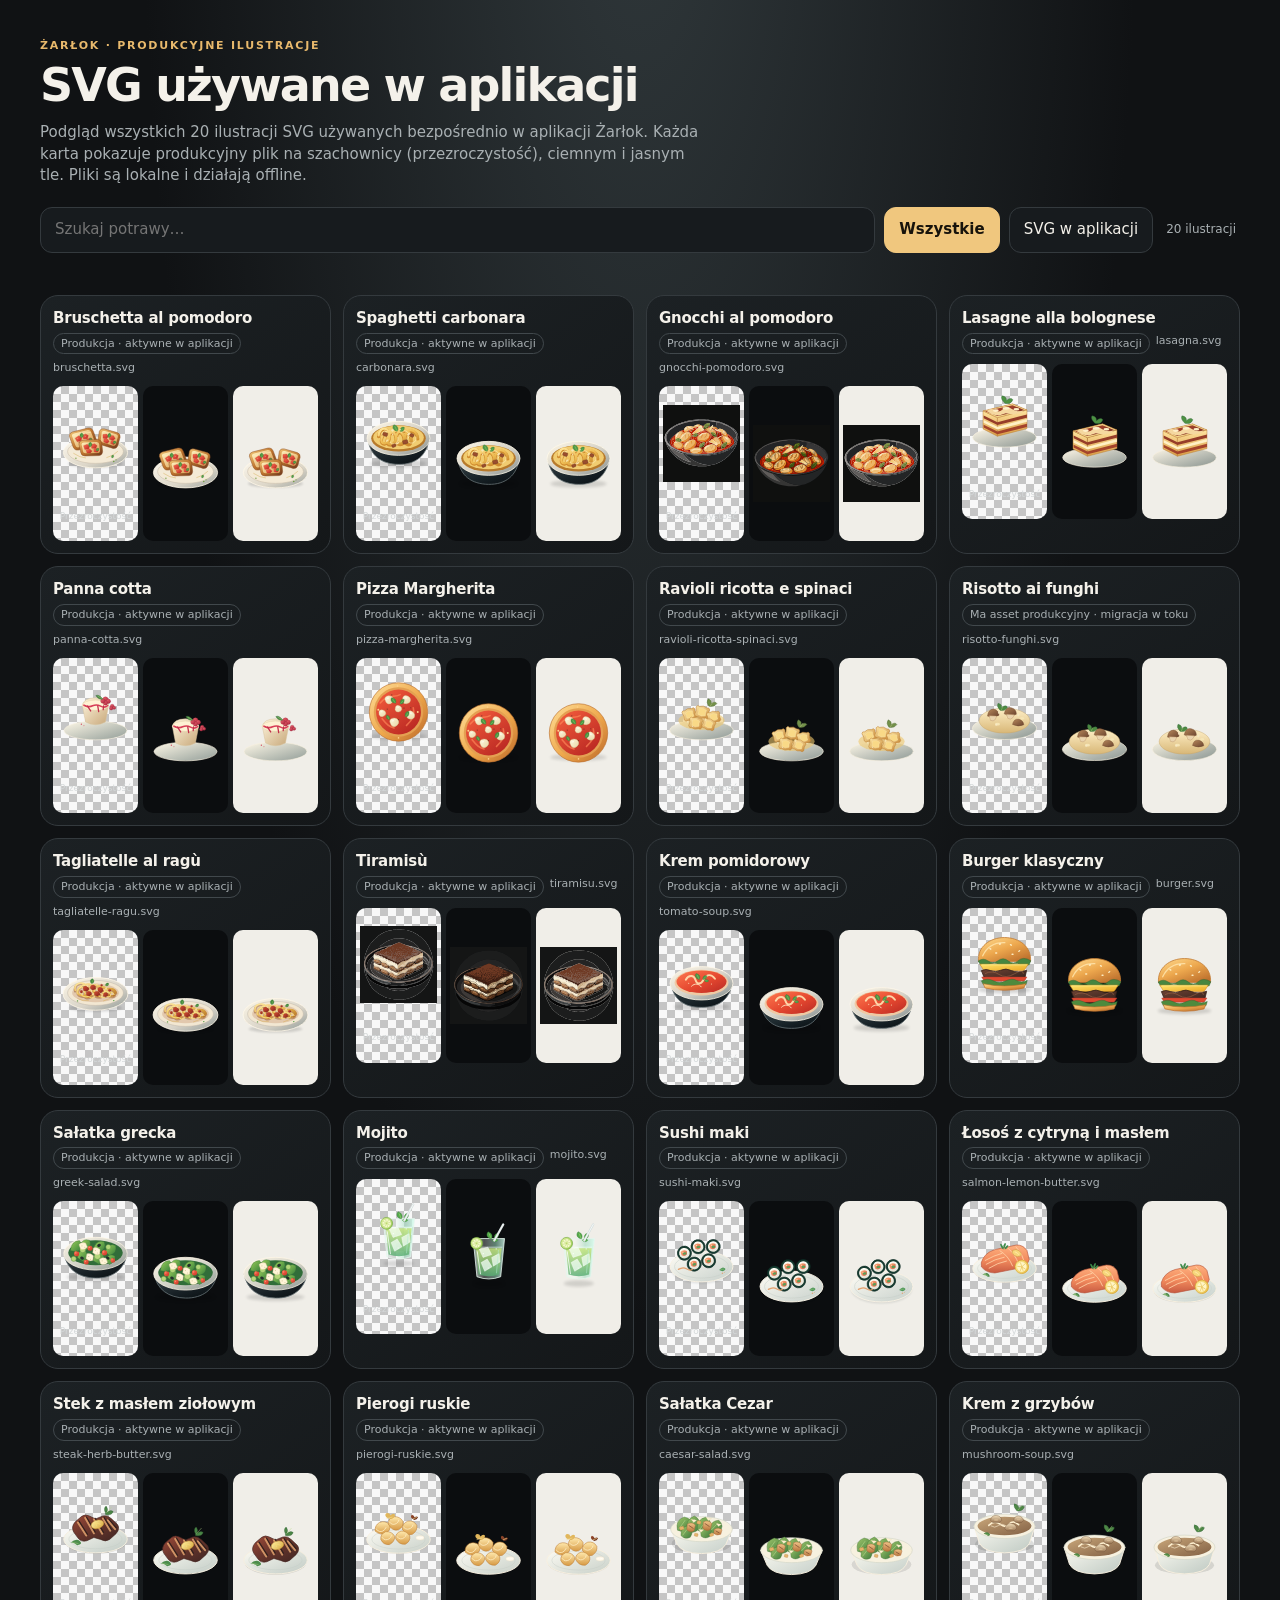
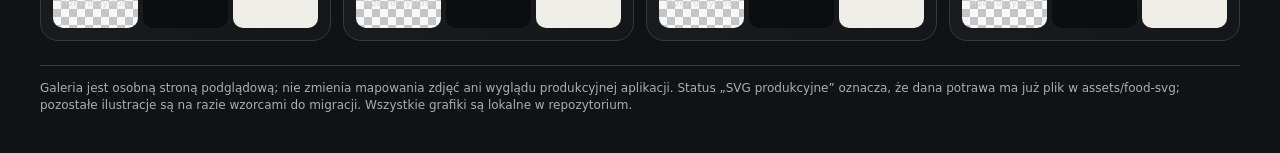
==== commit 1b63c1a7: "Align gallery labels with production SVG filenames" ====
--- a/svg-gallery.html
+++ b/svg-gallery.html
@@ -62,7 +62,7 @@
 <h2>Spaghetti carbonara</h2><div class="meta"><span class="tag">Produkcja · aktywne w aplikacji</span><span>carbonara.svg</span></div>
 <div class="preview"><div class="swatch checker"><img src="assets/food-svg/carbonara.svg" alt="Carbonara na szachownicy" loading="lazy"><small>Przezroczystość</small></div><div class="swatch dark"><img src="assets/food-svg/carbonara.svg" alt="Carbonara na ciemnym tle" loading="lazy"></div><div class="swatch light"><img src="assets/food-svg/carbonara.svg" alt="Carbonara na jasnym tle" loading="lazy"></div></div></article>
 <article class="card" data-kind="production" data-name="gnocchi al pomodoro">
-<h2>Gnocchi al pomodoro</h2><div class="meta"><span class="tag">Produkcja · aktywne w aplikacji</span><span>gnocchi.svg</span></div>
+<h2>Gnocchi al pomodoro</h2><div class="meta"><span class="tag">Produkcja · aktywne w aplikacji</span><span>gnocchi-pomodoro.svg</span></div>
 <div class="preview"><div class="swatch checker"><img src="assets/food-svg/gnocchi-pomodoro.svg" alt="Gnocchi na szachownicy" loading="lazy"><small>Przezroczystość</small></div><div class="swatch dark"><img src="assets/food-svg/gnocchi-pomodoro.svg" alt="Gnocchi na ciemnym tle" loading="lazy"></div><div class="swatch light"><img src="assets/food-svg/gnocchi-pomodoro.svg" alt="Gnocchi na jasnym tle" loading="lazy"></div></div></article>
 <article class="card" data-kind="production" data-name="lasagne alla bolognese">
 <h2>Lasagne alla bolognese</h2><div class="meta"><span class="tag">Produkcja · aktywne w aplikacji</span><span>lasagna.svg</span></div>
@@ -71,10 +71,10 @@
 <h2>Panna cotta</h2><div class="meta"><span class="tag">Produkcja · aktywne w aplikacji</span><span>panna-cotta.svg</span></div>
 <div class="preview"><div class="swatch checker"><img src="assets/food-svg/panna-cotta.svg" alt="Panna cotta na szachownicy" loading="lazy"><small>Przezroczystość</small></div><div class="swatch dark"><img src="assets/food-svg/panna-cotta.svg" alt="Panna cotta na ciemnym tle" loading="lazy"></div><div class="swatch light"><img src="assets/food-svg/panna-cotta.svg" alt="Panna cotta na jasnym tle" loading="lazy"></div></div></article>
 <article class="card" data-kind="production" data-name="pizza margherita">
-<h2>Pizza Margherita</h2><div class="meta"><span class="tag">Produkcja · aktywne w aplikacji</span><span>margherita.svg</span></div>
+<h2>Pizza Margherita</h2><div class="meta"><span class="tag">Produkcja · aktywne w aplikacji</span><span>pizza-margherita.svg</span></div>
 <div class="preview"><div class="swatch checker"><img src="assets/food-svg/pizza-margherita.svg" alt="Pizza Margherita na szachownicy" loading="lazy"><small>Przezroczystość</small></div><div class="swatch dark"><img src="assets/food-svg/pizza-margherita.svg" alt="Pizza Margherita na ciemnym tle" loading="lazy"></div><div class="swatch light"><img src="assets/food-svg/pizza-margherita.svg" alt="Pizza Margherita na jasnym tle" loading="lazy"></div></div></article>
 <article class="card" data-kind="production" data-name="ravioli ricotta e spinaci">
-<h2>Ravioli ricotta e spinaci</h2><div class="meta"><span class="tag">Produkcja · aktywne w aplikacji</span><span>ravioli.svg</span></div>
+<h2>Ravioli ricotta e spinaci</h2><div class="meta"><span class="tag">Produkcja · aktywne w aplikacji</span><span>ravioli-ricotta-spinaci.svg</span></div>
 <div class="preview"><div class="swatch checker"><img src="assets/food-svg/ravioli-ricotta-spinaci.svg" alt="Ravioli na szachownicy" loading="lazy"><small>Przezroczystość</small></div><div class="swatch dark"><img src="assets/food-svg/ravioli-ricotta-spinaci.svg" alt="Ravioli na ciemnym tle" loading="lazy"></div><div class="swatch light"><img src="assets/food-svg/ravioli-ricotta-spinaci.svg" alt="Ravioli na jasnym tle" loading="lazy"></div></div></article>
 <article class="card" data-kind="production" data-name="risotto ai funghi">
 <h2>Risotto ai funghi</h2><div class="meta"><span class="tag">Ma asset produkcyjny · migracja w toku</span><span>risotto-funghi.svg</span></div>
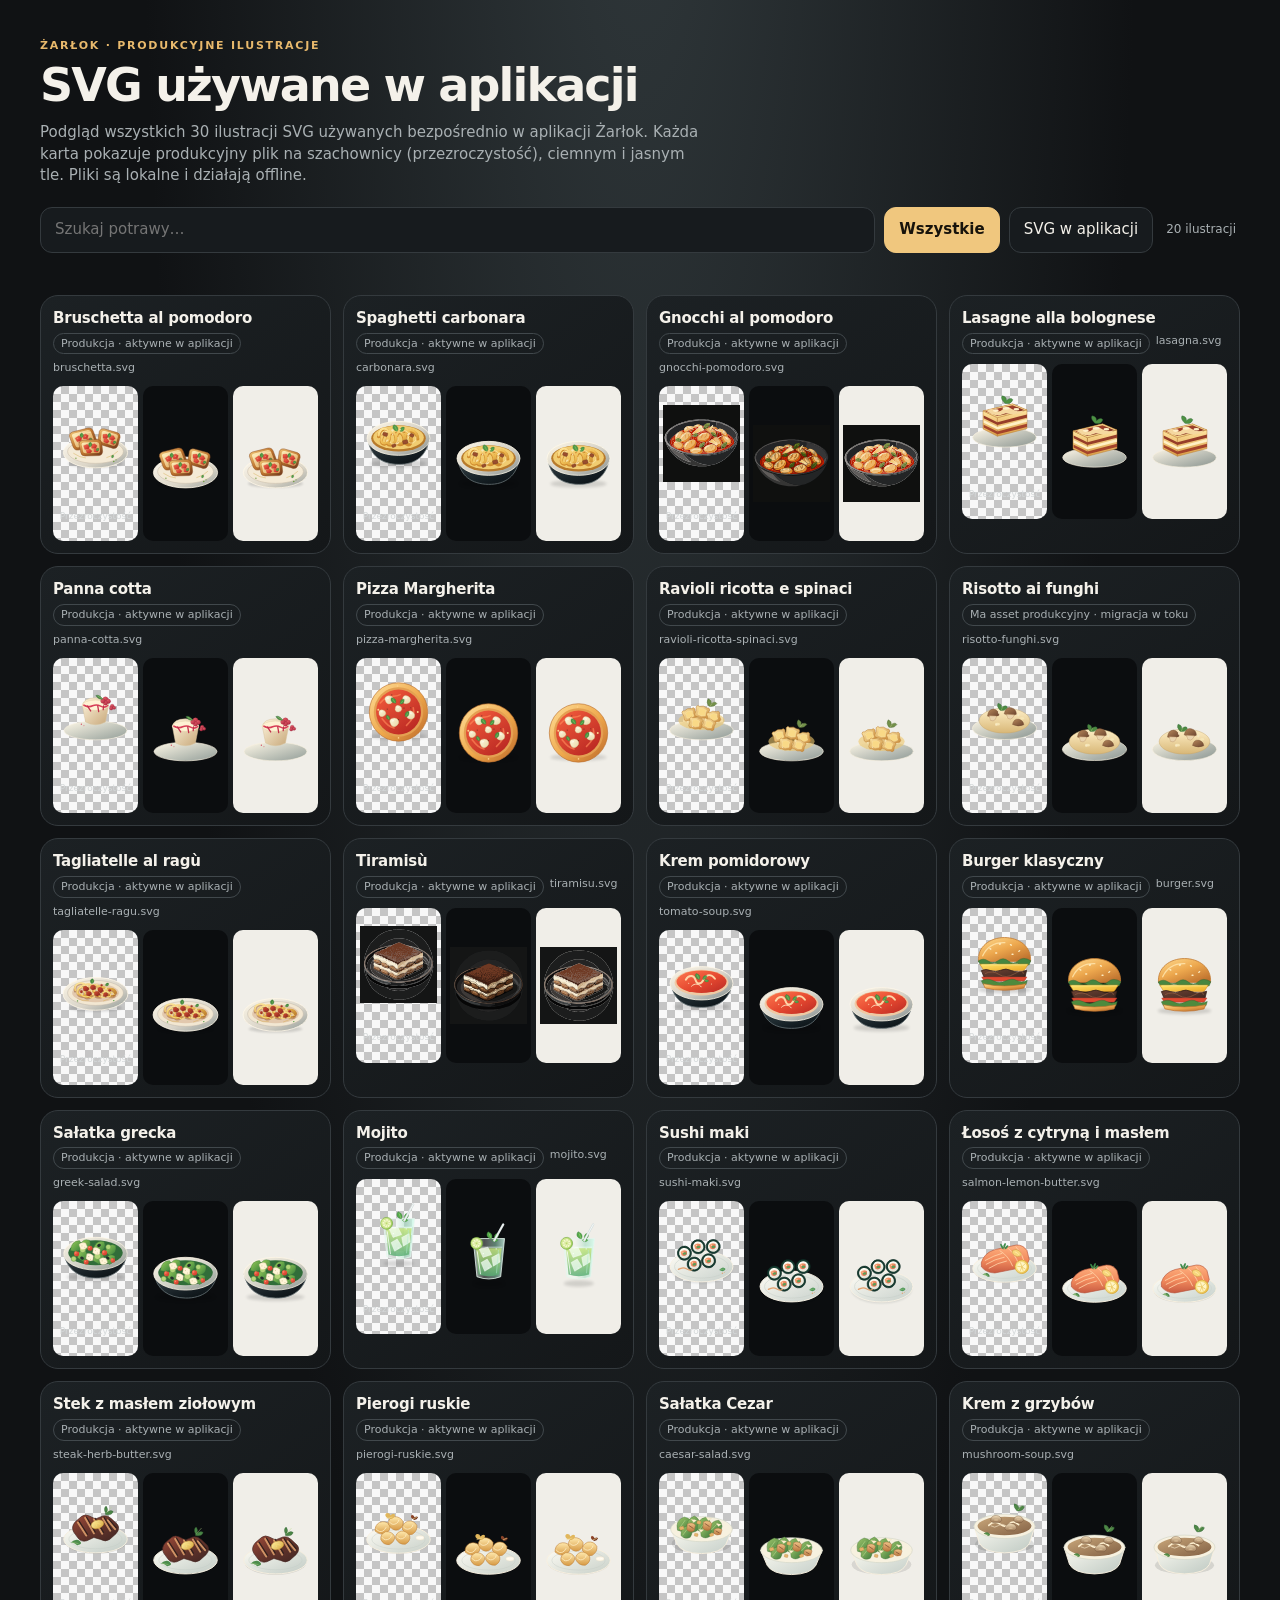
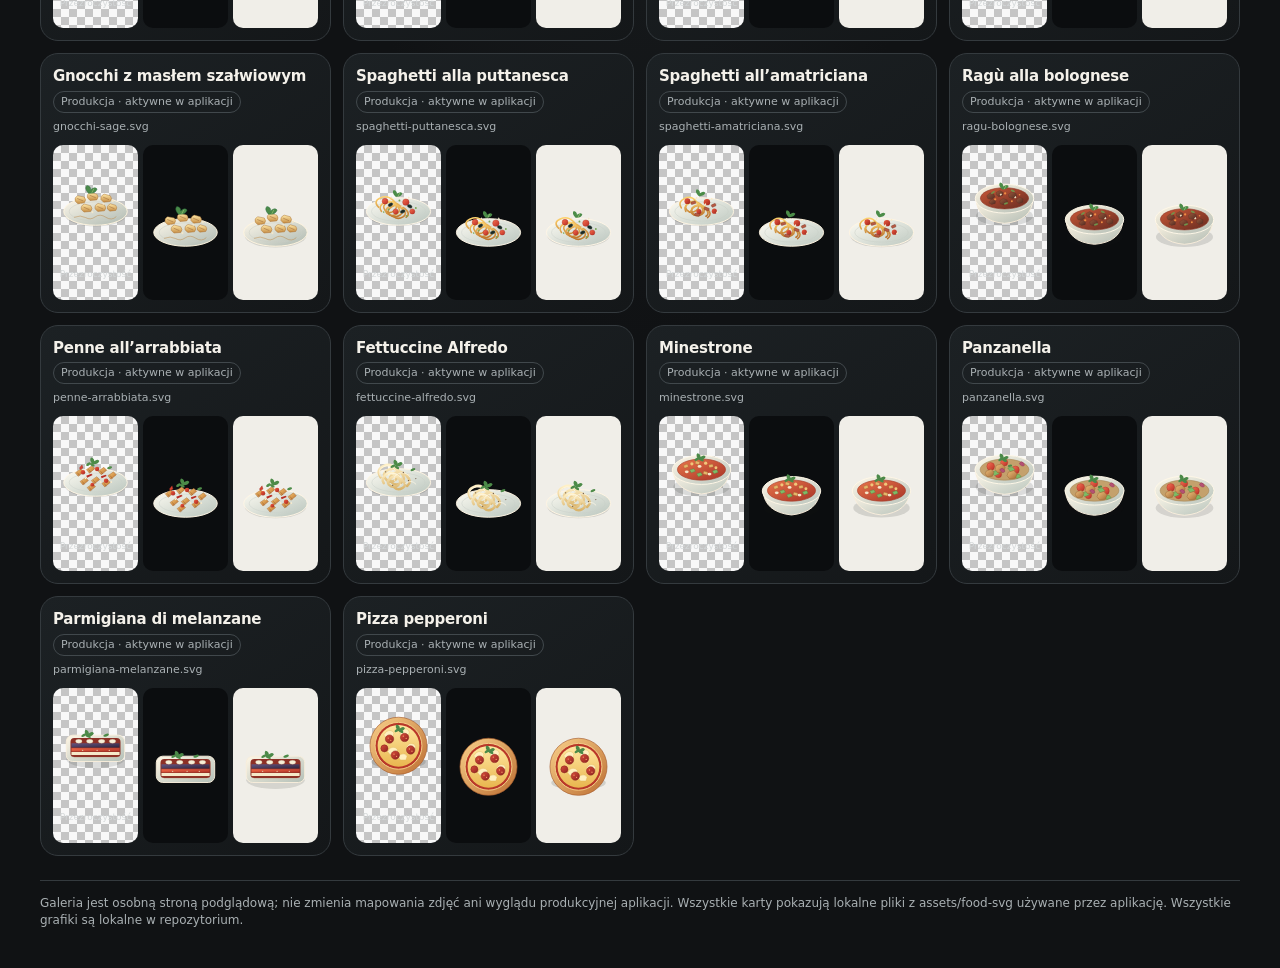
==== commit bb9c9add: "Add next 10 production illustrations to SVG gallery" ====
--- a/svg-gallery.html
+++ b/svg-gallery.html
@@ -45,7 +45,7 @@
 <header>
 <div class="kicker">Żarłok · produkcyjne ilustracje</div>
 <h1>SVG używane w aplikacji</h1>
-<p>Podgląd wszystkich 20 ilustracji SVG używanych bezpośrednio w aplikacji Żarłok. Każda karta pokazuje produkcyjny plik na szachownicy (przezroczystość), ciemnym i jasnym tle. Pliki są lokalne i działają offline.</p>
+<p>Podgląd wszystkich 30 ilustracji SVG używanych bezpośrednio w aplikacji Żarłok. Każda karta pokazuje produkcyjny plik na szachownicy (przezroczystość), ciemnym i jasnym tle. Pliki są lokalne i działają offline.</p>
 <div class="toolbar" role="search">
 <input id="search" type="search" placeholder="Szukaj potrawy…" aria-label="Szukaj potrawy">
 <button type="button" data-filter="all" aria-pressed="true">Wszystkie</button>
@@ -117,8 +117,38 @@
 <div class="preview"><div class="swatch checker"><img src="assets/food-svg/mushroom-soup.svg" alt="Krem z grzybów na szachownicy" loading="lazy"><small>Przezroczystość</small></div><div class="swatch dark"><img src="assets/food-svg/mushroom-soup.svg" alt="Krem z grzybów na ciemnym tle" loading="lazy"></div><div class="swatch light"><img src="assets/food-svg/mushroom-soup.svg" alt="Krem z grzybów na jasnym tle" loading="lazy"></div></div></article>
 
 
+<article class="card" data-kind="production" data-name="gnocchi z maslem szalwiowym">
+<h2>Gnocchi z masłem szałwiowym</h2><div class="meta"><span class="tag">Produkcja · aktywne w aplikacji</span><span>gnocchi-sage.svg</span></div>
+<div class="preview"><div class="swatch checker"><img src="assets/food-svg/gnocchi-sage.svg" alt="Gnocchi z masłem szałwiowym na szachownicy" loading="lazy"><small>Przezroczystość</small></div><div class="swatch dark"><img src="assets/food-svg/gnocchi-sage.svg" alt="Gnocchi z masłem szałwiowym na ciemnym tle" loading="lazy"></div><div class="swatch light"><img src="assets/food-svg/gnocchi-sage.svg" alt="Gnocchi z masłem szałwiowym na jasnym tle" loading="lazy"></div></div></article>
+<article class="card" data-kind="production" data-name="spaghetti alla puttanesca">
+<h2>Spaghetti alla puttanesca</h2><div class="meta"><span class="tag">Produkcja · aktywne w aplikacji</span><span>spaghetti-puttanesca.svg</span></div>
+<div class="preview"><div class="swatch checker"><img src="assets/food-svg/spaghetti-puttanesca.svg" alt="Spaghetti alla puttanesca na szachownicy" loading="lazy"><small>Przezroczystość</small></div><div class="swatch dark"><img src="assets/food-svg/spaghetti-puttanesca.svg" alt="Spaghetti alla puttanesca na ciemnym tle" loading="lazy"></div><div class="swatch light"><img src="assets/food-svg/spaghetti-puttanesca.svg" alt="Spaghetti alla puttanesca na jasnym tle" loading="lazy"></div></div></article>
+<article class="card" data-kind="production" data-name="spaghetti all amatriciana">
+<h2>Spaghetti all’amatriciana</h2><div class="meta"><span class="tag">Produkcja · aktywne w aplikacji</span><span>spaghetti-amatriciana.svg</span></div>
+<div class="preview"><div class="swatch checker"><img src="assets/food-svg/spaghetti-amatriciana.svg" alt="Spaghetti all’amatriciana na szachownicy" loading="lazy"><small>Przezroczystość</small></div><div class="swatch dark"><img src="assets/food-svg/spaghetti-amatriciana.svg" alt="Spaghetti all’amatriciana na ciemnym tle" loading="lazy"></div><div class="swatch light"><img src="assets/food-svg/spaghetti-amatriciana.svg" alt="Spaghetti all’amatriciana na jasnym tle" loading="lazy"></div></div></article>
+<article class="card" data-kind="production" data-name="ragu alla bolognese">
+<h2>Ragù alla bolognese</h2><div class="meta"><span class="tag">Produkcja · aktywne w aplikacji</span><span>ragu-bolognese.svg</span></div>
+<div class="preview"><div class="swatch checker"><img src="assets/food-svg/ragu-bolognese.svg" alt="Ragù alla bolognese na szachownicy" loading="lazy"><small>Przezroczystość</small></div><div class="swatch dark"><img src="assets/food-svg/ragu-bolognese.svg" alt="Ragù alla bolognese na ciemnym tle" loading="lazy"></div><div class="swatch light"><img src="assets/food-svg/ragu-bolognese.svg" alt="Ragù alla bolognese na jasnym tle" loading="lazy"></div></div></article>
+<article class="card" data-kind="production" data-name="penne all arrabbiata">
+<h2>Penne all’arrabbiata</h2><div class="meta"><span class="tag">Produkcja · aktywne w aplikacji</span><span>penne-arrabbiata.svg</span></div>
+<div class="preview"><div class="swatch checker"><img src="assets/food-svg/penne-arrabbiata.svg" alt="Penne all’arrabbiata na szachownicy" loading="lazy"><small>Przezroczystość</small></div><div class="swatch dark"><img src="assets/food-svg/penne-arrabbiata.svg" alt="Penne all’arrabbiata na ciemnym tle" loading="lazy"></div><div class="swatch light"><img src="assets/food-svg/penne-arrabbiata.svg" alt="Penne all’arrabbiata na jasnym tle" loading="lazy"></div></div></article>
+<article class="card" data-kind="production" data-name="fettuccine alfredo">
+<h2>Fettuccine Alfredo</h2><div class="meta"><span class="tag">Produkcja · aktywne w aplikacji</span><span>fettuccine-alfredo.svg</span></div>
+<div class="preview"><div class="swatch checker"><img src="assets/food-svg/fettuccine-alfredo.svg" alt="Fettuccine Alfredo na szachownicy" loading="lazy"><small>Przezroczystość</small></div><div class="swatch dark"><img src="assets/food-svg/fettuccine-alfredo.svg" alt="Fettuccine Alfredo na ciemnym tle" loading="lazy"></div><div class="swatch light"><img src="assets/food-svg/fettuccine-alfredo.svg" alt="Fettuccine Alfredo na jasnym tle" loading="lazy"></div></div></article>
+<article class="card" data-kind="production" data-name="minestrone">
+<h2>Minestrone</h2><div class="meta"><span class="tag">Produkcja · aktywne w aplikacji</span><span>minestrone.svg</span></div>
+<div class="preview"><div class="swatch checker"><img src="assets/food-svg/minestrone.svg" alt="Minestrone na szachownicy" loading="lazy"><small>Przezroczystość</small></div><div class="swatch dark"><img src="assets/food-svg/minestrone.svg" alt="Minestrone na ciemnym tle" loading="lazy"></div><div class="swatch light"><img src="assets/food-svg/minestrone.svg" alt="Minestrone na jasnym tle" loading="lazy"></div></div></article>
+<article class="card" data-kind="production" data-name="panzanella">
+<h2>Panzanella</h2><div class="meta"><span class="tag">Produkcja · aktywne w aplikacji</span><span>panzanella.svg</span></div>
+<div class="preview"><div class="swatch checker"><img src="assets/food-svg/panzanella.svg" alt="Panzanella na szachownicy" loading="lazy"><small>Przezroczystość</small></div><div class="swatch dark"><img src="assets/food-svg/panzanella.svg" alt="Panzanella na ciemnym tle" loading="lazy"></div><div class="swatch light"><img src="assets/food-svg/panzanella.svg" alt="Panzanella na jasnym tle" loading="lazy"></div></div></article>
+<article class="card" data-kind="production" data-name="parmigiana di melanzane">
+<h2>Parmigiana di melanzane</h2><div class="meta"><span class="tag">Produkcja · aktywne w aplikacji</span><span>parmigiana-melanzane.svg</span></div>
+<div class="preview"><div class="swatch checker"><img src="assets/food-svg/parmigiana-melanzane.svg" alt="Parmigiana di melanzane na szachownicy" loading="lazy"><small>Przezroczystość</small></div><div class="swatch dark"><img src="assets/food-svg/parmigiana-melanzane.svg" alt="Parmigiana di melanzane na ciemnym tle" loading="lazy"></div><div class="swatch light"><img src="assets/food-svg/parmigiana-melanzane.svg" alt="Parmigiana di melanzane na jasnym tle" loading="lazy"></div></div></article>
+<article class="card" data-kind="production" data-name="pizza pepperoni">
+<h2>Pizza pepperoni</h2><div class="meta"><span class="tag">Produkcja · aktywne w aplikacji</span><span>pizza-pepperoni.svg</span></div>
+<div class="preview"><div class="swatch checker"><img src="assets/food-svg/pizza-pepperoni.svg" alt="Pizza pepperoni na szachownicy" loading="lazy"><small>Przezroczystość</small></div><div class="swatch dark"><img src="assets/food-svg/pizza-pepperoni.svg" alt="Pizza pepperoni na ciemnym tle" loading="lazy"></div><div class="swatch light"><img src="assets/food-svg/pizza-pepperoni.svg" alt="Pizza pepperoni na jasnym tle" loading="lazy"></div></div></article>
 </section>
-<footer>Galeria jest osobną stroną podglądową; nie zmienia mapowania zdjęć ani wyglądu produkcyjnej aplikacji. Status „SVG produkcyjne” oznacza, że dana potrawa ma już plik w assets/food-svg; pozostałe ilustracje są na razie wzorcami do migracji. Wszystkie grafiki są lokalne w repozytorium.</footer>
+<footer>Galeria jest osobną stroną podglądową; nie zmienia mapowania zdjęć ani wyglądu produkcyjnej aplikacji. Wszystkie karty pokazują lokalne pliki z assets/food-svg używane przez aplikację. Wszystkie grafiki są lokalne w repozytorium.</footer>
 </main>
 <script>
 const cards=[...document.querySelectorAll('.card')];
